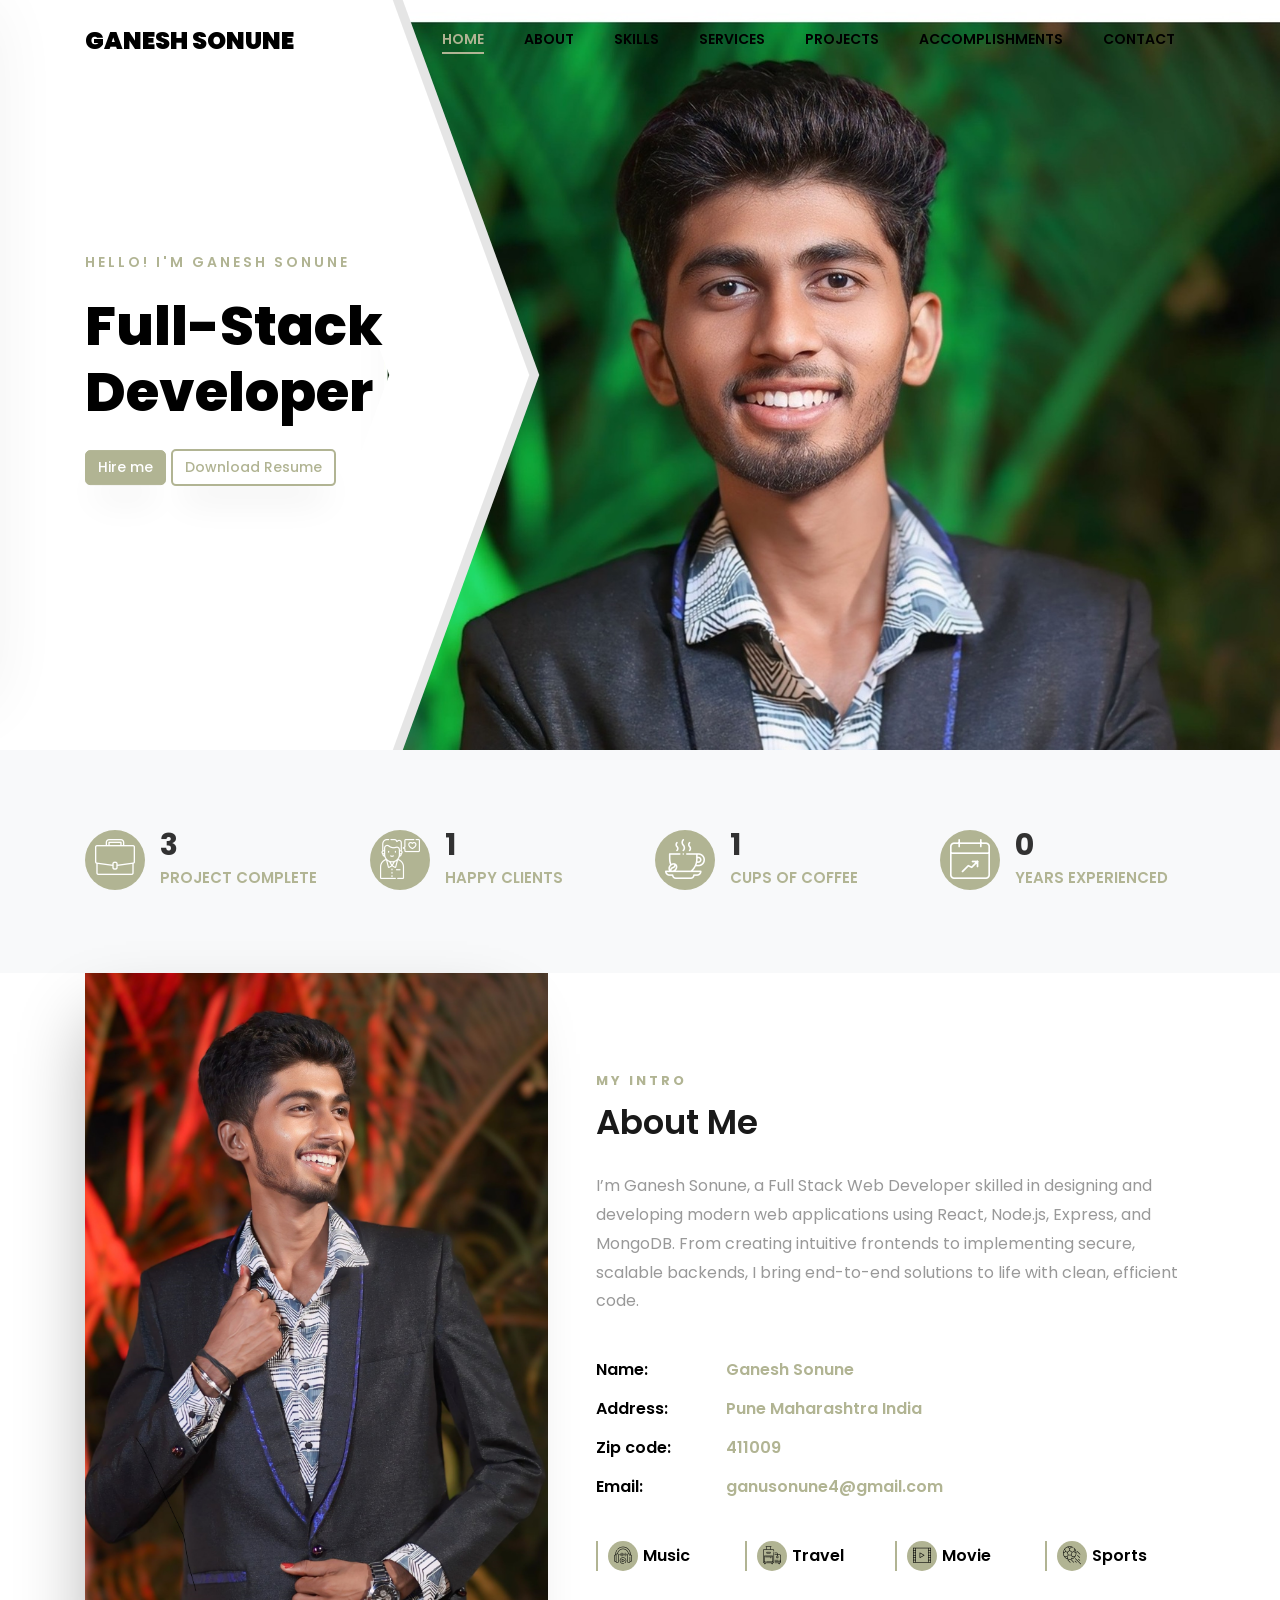
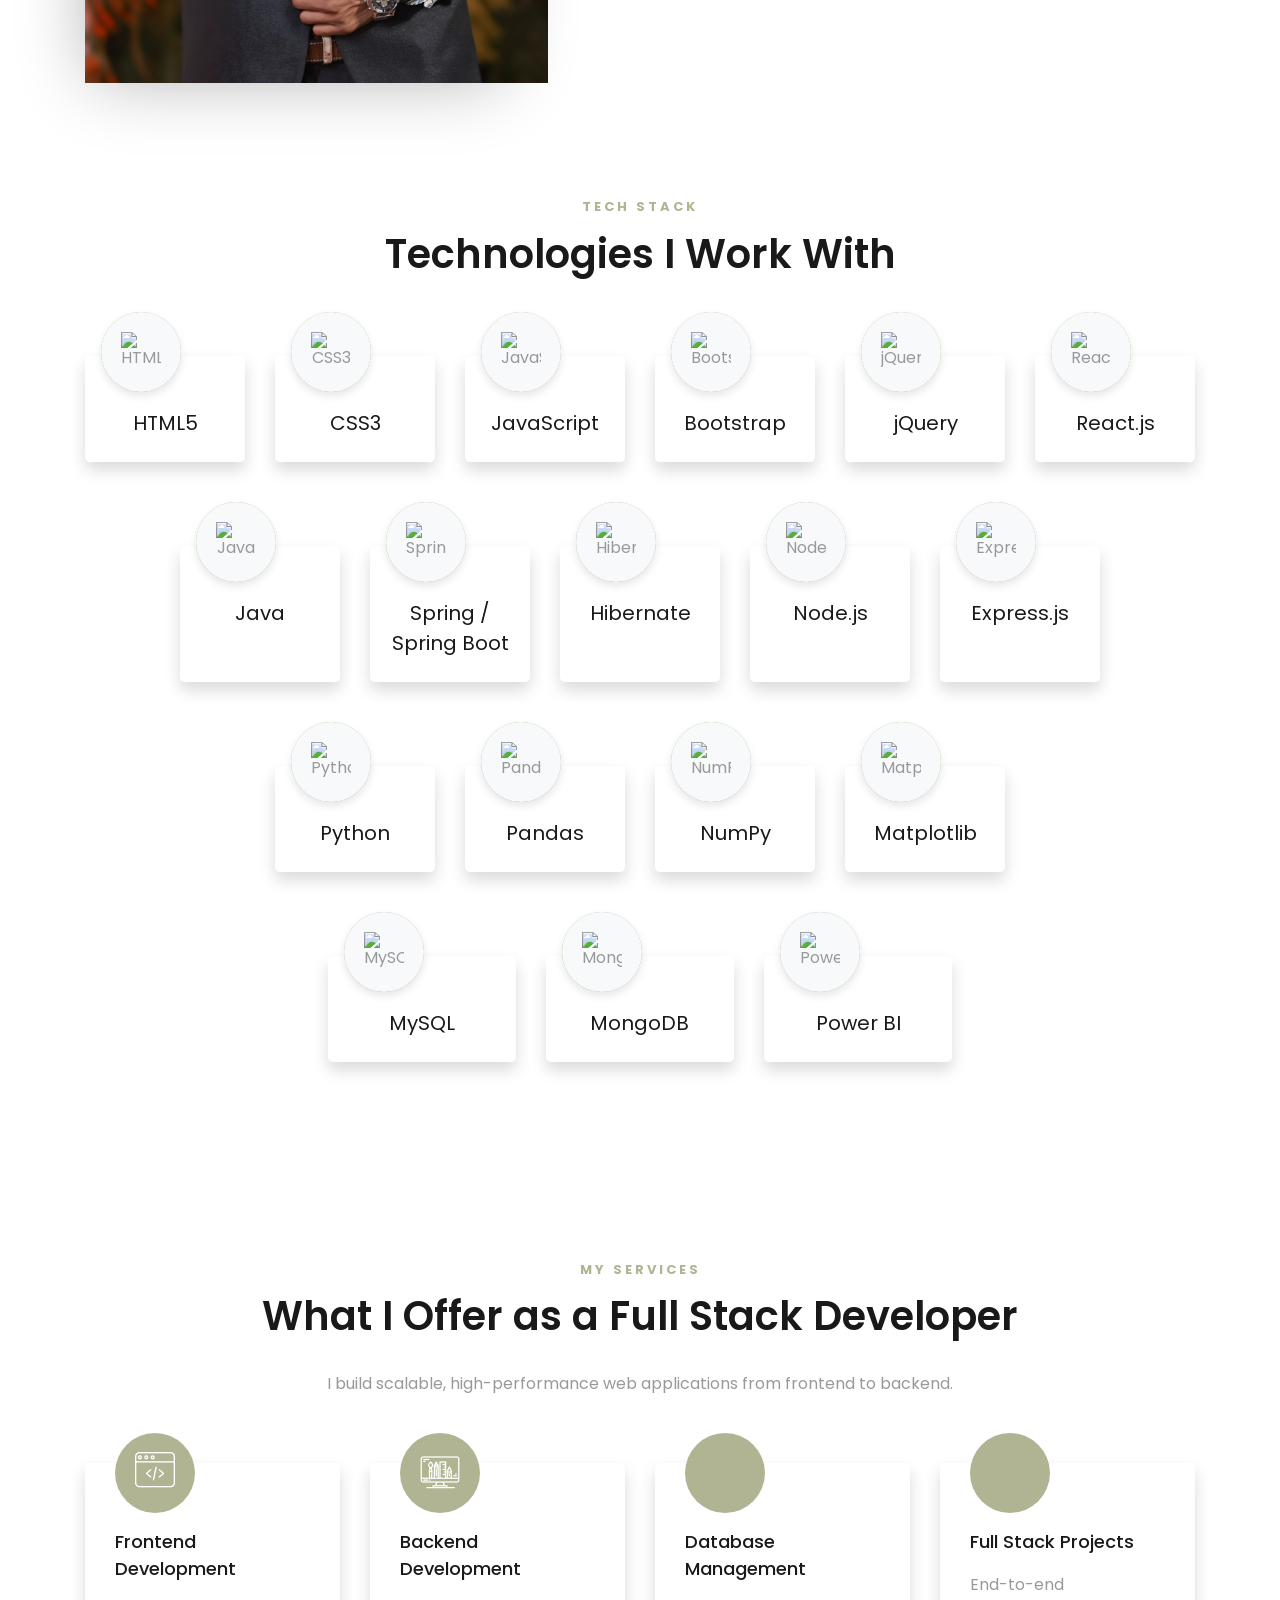
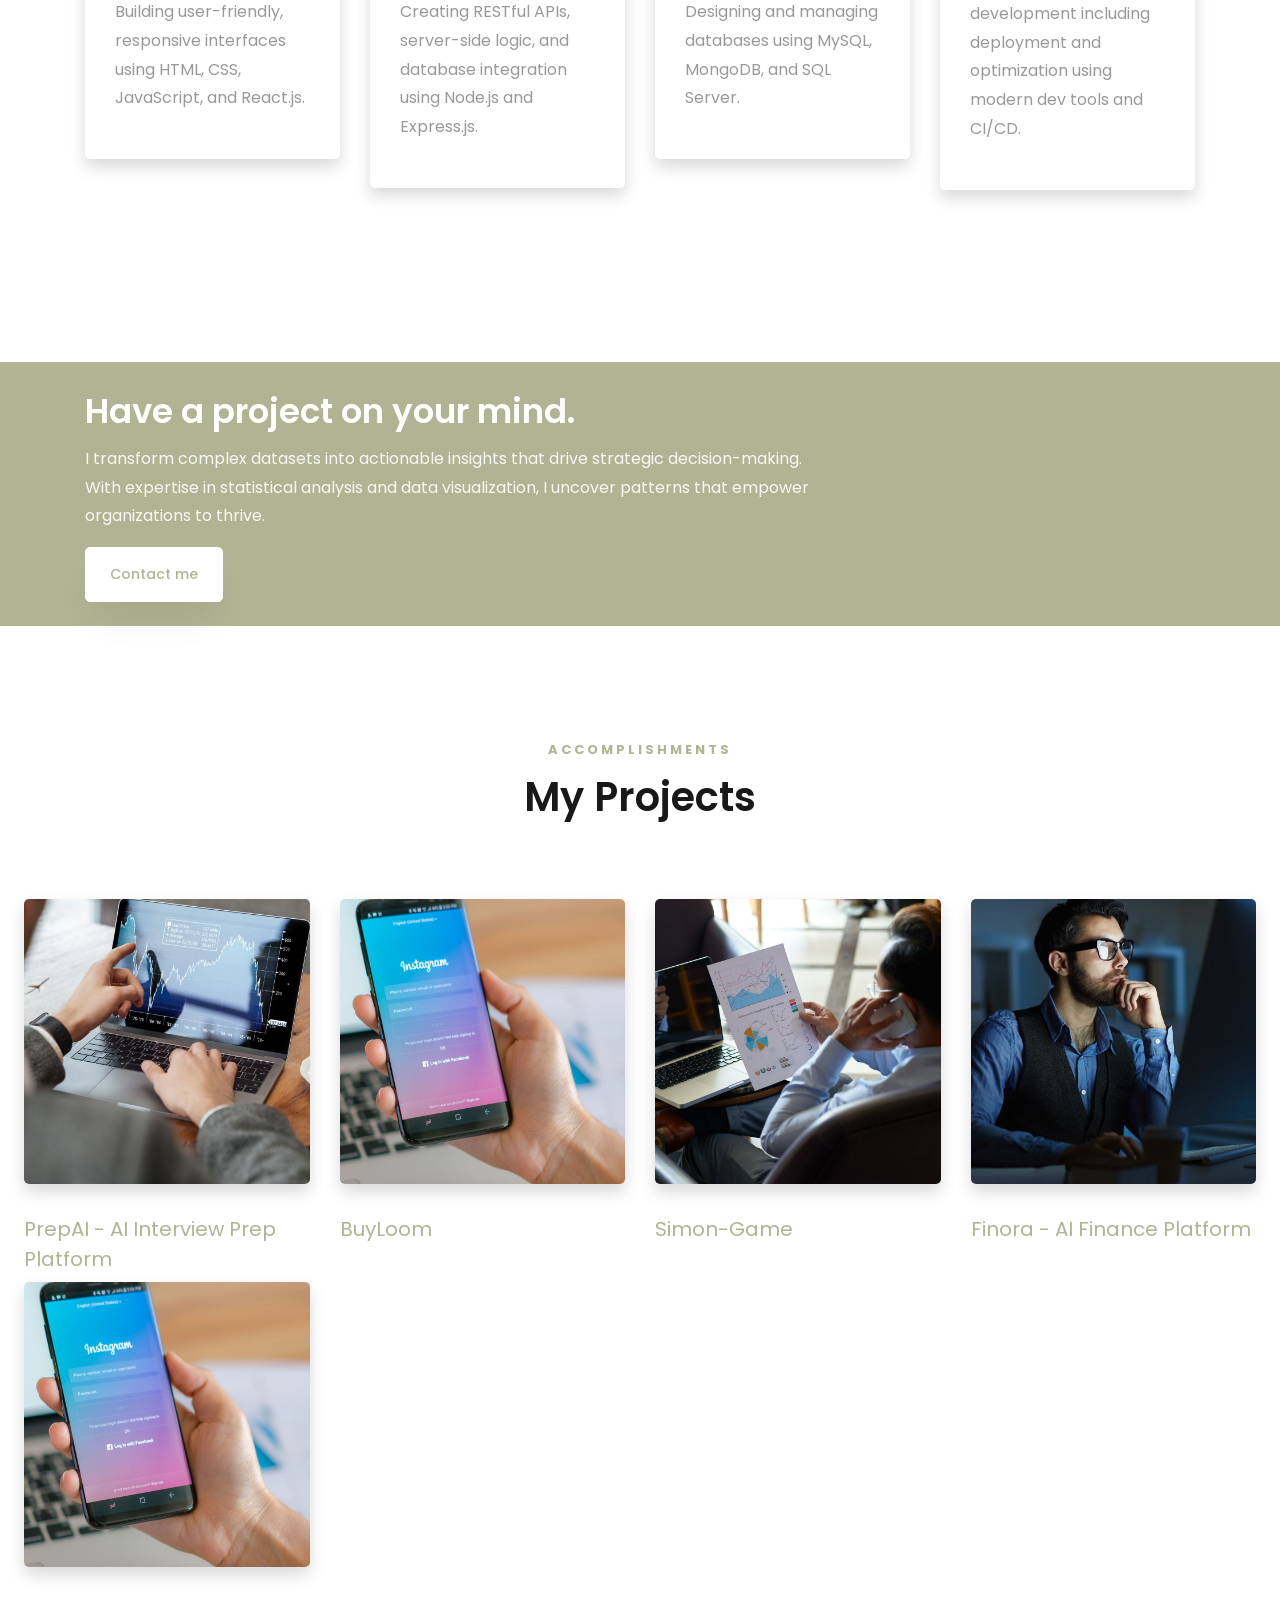
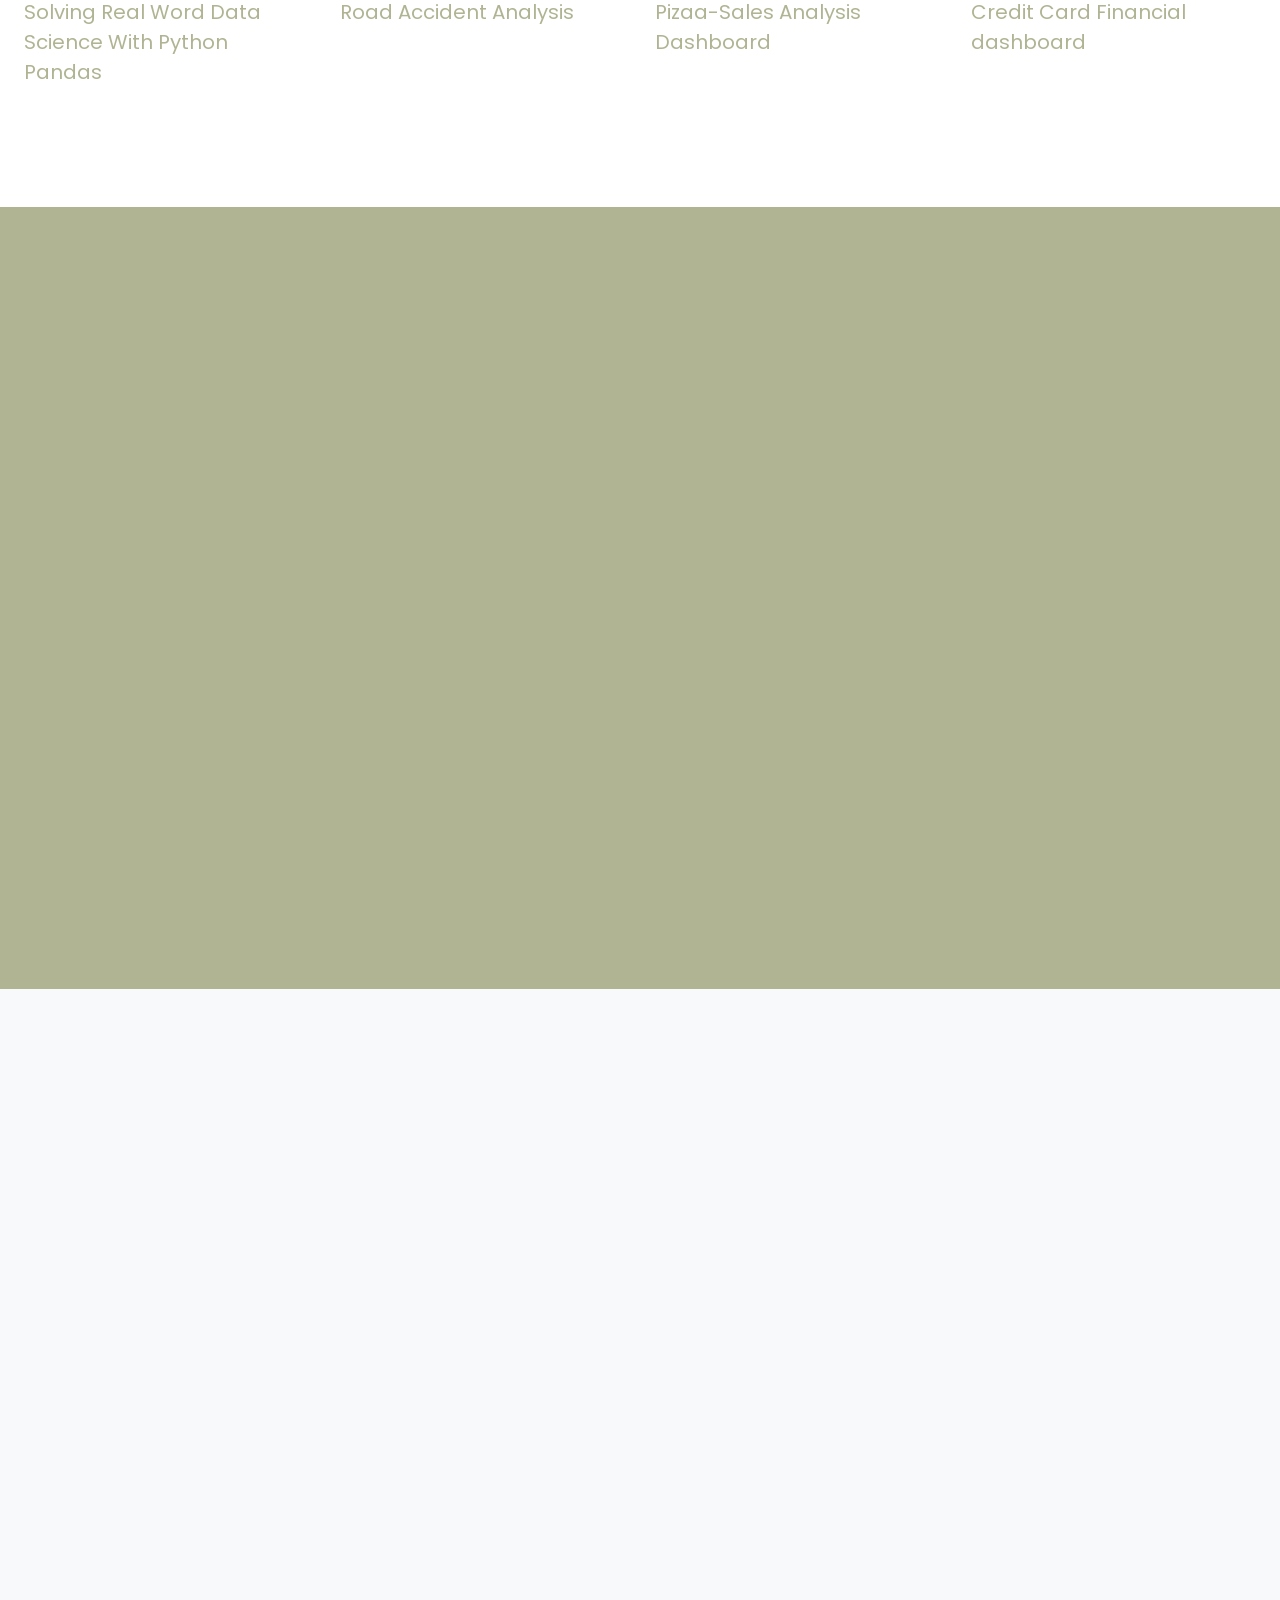
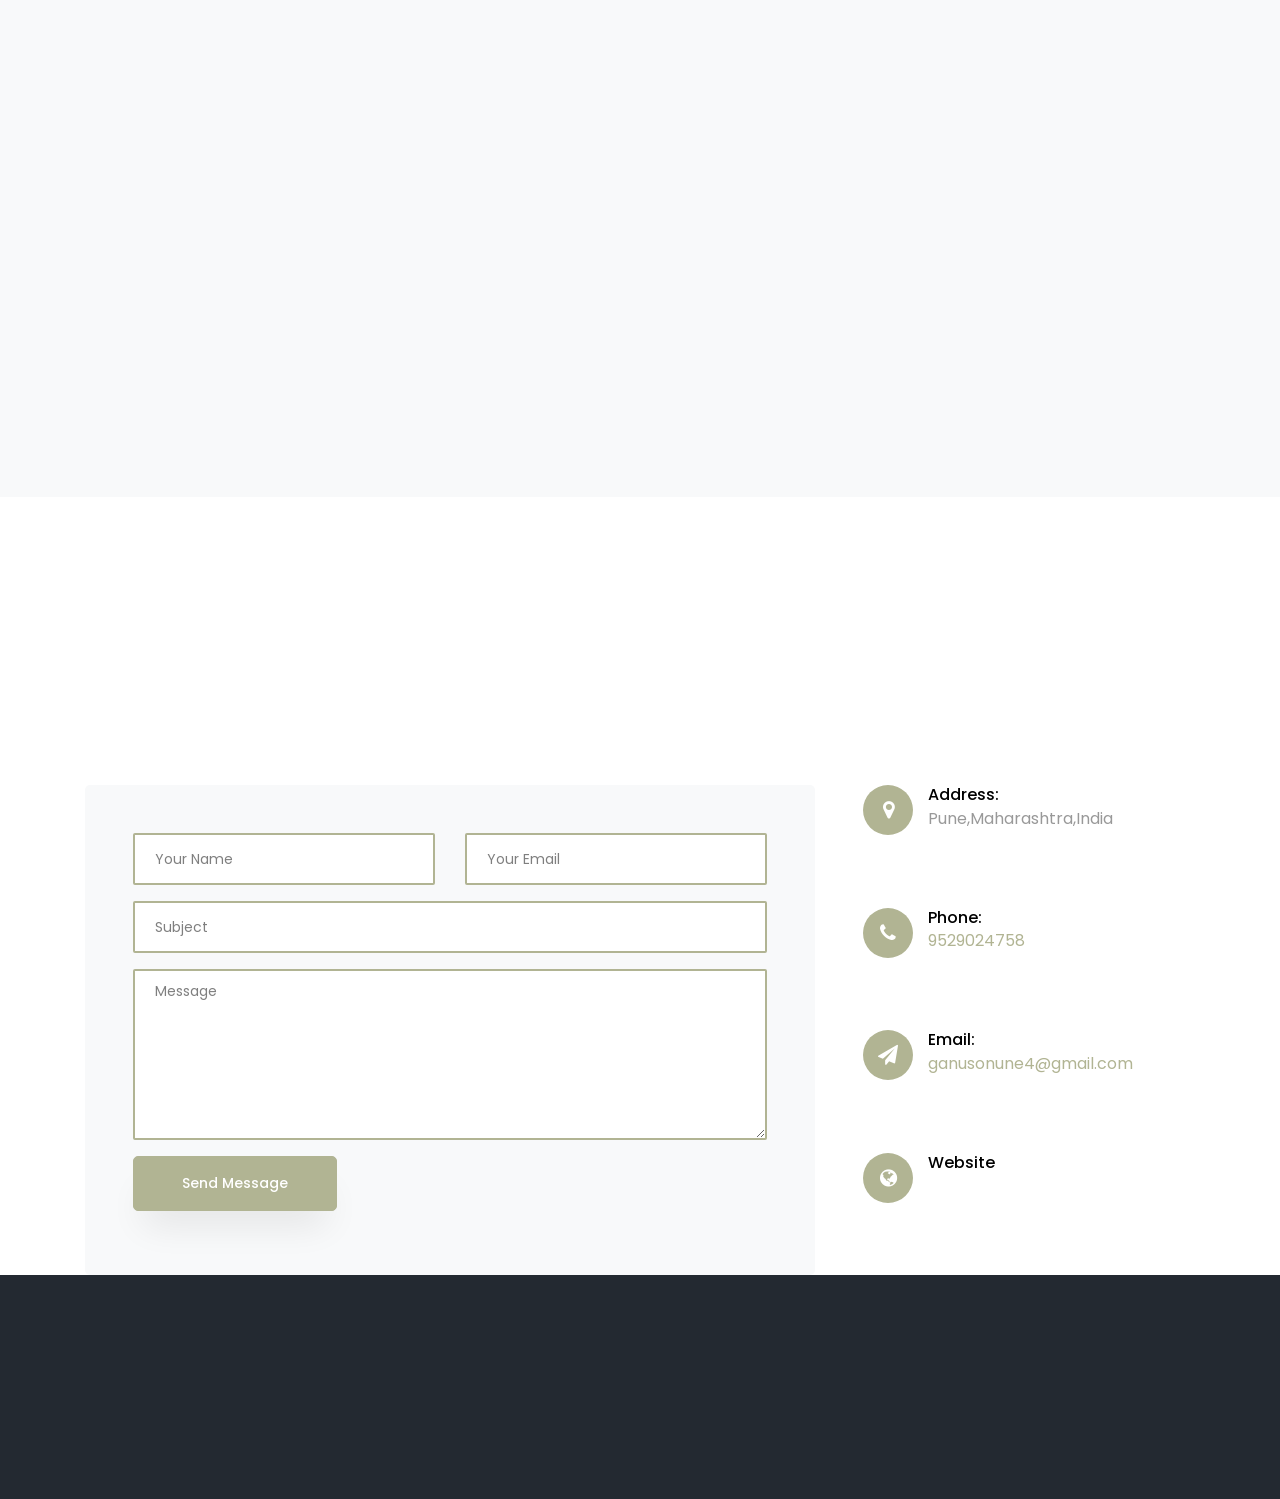
==== index.html @ 5773aa6f ""file changed"" ====
<!DOCTYPE html>

<html lang="en">

<head>
	<title>Ganesh Sonune - Full Stack Developer </title>
	<meta charset="utf-8" />
	<meta content="width=device-width, initial-scale=1, shrink-to-fit=no" name="viewport" />
	<link href="https://fonts.googleapis.com/css?family=Poppins:100,200,300,400,500,600,700,800,900" rel="stylesheet" />
	<link href="https://stackpath.bootstrapcdn.com/font-awesome/4.7.0/css/font-awesome.min.css" rel="stylesheet" />
	<link href="css/animate.css" rel="stylesheet" />
	<link href="css/owl.carousel.min.css" rel="stylesheet" />
	<link href="css/owl.theme.default.min.css" rel="stylesheet" />
	<link href="css/magnific-popup.css" rel="stylesheet" />
	<link href="css/flaticon.css" rel="stylesheet" />
	<link href="css/style.css" rel="stylesheet" />
	<style>
		.slider-item .img {
			background-attachment: scroll;
			/* Fallback for mobile */
		}

		@media (min-width: 768px) {
			.slider-item .img {
				background-attachment: fixed;
				/* Fixed background for larger screens */
			}
		}

		.tech-logo {
			width: 80px;
			height: 80px;
			border-radius: 50%;
			background: #f8f9fa;
			display: flex;
			align-items: center;
			justify-content: center;
			margin: 0 auto;
			box-shadow: 0 4px 8px rgba(0, 0, 0, 0.1);
		}

		.tech-logo img {
			width: 40px;
			height: 40px;
		}
	</style>
	<meta
		content="Portfolio of Ganesh Sonune, a Full Stack Developer &amp; Data Analyst skilled in Python, SQL, Power BI, HTML, and more."
		name="description" />
	<link href="images/favicon.ico" rel="icon" type="image/x-icon" />
</head>

<body data-offset="300" data-spy="scroll" data-target=".site-navbar-target">
	<nav class="navbar navbar-expand-lg navbar-dark ftco_navbar bg-dark ftco-navbar-light site-navbar-target"
		id="ftco-navbar">
		<div class="container">
			<a class="navbar-brand" href="index.html">Ganesh Sonune<span></span></a>
			<button aria-controls="ftco-nav" aria-expanded="false" aria-label="Toggle navigation"
				class="navbar-toggler js-fh5co-nav-toggle fh5co-nav-toggle" data-target="#ftco-nav"
				data-toggle="collapse" type="button">
				<span class="oi oi-menu"></span> Menu
			</button>
			<div class="collapse navbar-collapse" id="ftco-nav">
				<ul class="navbar-nav nav ml-auto">
					<li class="nav-item"><a class="nav-link" href="#home-section"><span>Home</span></a></li>
					<li class="nav-item"><a class="nav-link" href="#about-section"><span>About</span></a></li>
					<li class="nav-item"><a class="nav-link" href="#skills-section"><span>Skills</span></a></li>
					<li class="nav-item"><a class="nav-link" href="#services-section"><span>Services</span></a></li>
					<li class="nav-item"><a class="nav-link" href="#projects-section"><span>Projects</span></a></li>
					<li class="nav-item"><a class="nav-link" href="#blog-section"><span>Accomplishments</span></a></li>
					<li class="nav-item"><a class="nav-link" href="#contact-section"><span>Contact</span></a></li>
				</ul>
			</div>
		</div>
	</nav>
	<section class="hero" id="home-section">
		<div class="home-slider owl-carousel">
			<!-- First Slide -->
			<div class="slider-item">
				<div class="overlay"></div>
				<div class="container-fluid px-md-0">
					<div class="row d-md-flex no-gutters slider-text align-items-end justify-content-end"
						data-scrollax-parent="true">
						<!-- Image Section -->
						<div class="one-third order-md-last img" style="background-image:url(images/40.jpg);">
							<div class="overlay"></div>
							<div class="overlay-1"></div>
						</div>
						<!-- Text Content Section -->
						<div class="one-forth d-flex align-items-center ftco-animate"
							data-scrollax=" properties: { translateY: '70%' }">
							<div class="text">
								<span class="subheading">Hello! I'm Ganesh Sonune</span>
								<h1 class="mb-4 mt-3">Full-Stack <br />Developer</h1>
								<p>
									<a class="btn btn-primary" href="https://www.linkedin.com/in/ganesh-sonune/"
										target="_blank">Hire me</a>
									<a class="btn btn-primary btn-outline-primary" href="Ganesh Sonune Resume.pdf"
										target="_blank">Download Resume</a>
								</p>
							</div>
						</div>
					</div>
				</div>
			</div>
			<!-- Second Slide -->
			<div class="slider-item">
				<div class="overlay"></div>
				<div class="container-fluid px-md-0">
					<div class="row d-flex no-gutters slider-text align-items-end justify-content-end"
						data-scrollax-parent="true">
						<!-- Image Section -->
						<div class="one-third order-md-last img" style="background-image:url(images/34.jpg);">
							<div class="overlay"></div>
							<div class="overlay-1"></div>
						</div>
						<!-- Text Content Section -->
						<div class="one-forth d-flex align-items-center ftco-animate"
							data-scrollax=" properties: { translateY: '70%' }">
							<div class="text">
								<span class="subheading">I Transform Ideas into Full Stack Applications</span>
								<h1 class="mb-4 mt-3">
									Hi, I'm <span>Ganesh Sonune</span>. This is my favorite work.
								</h1>
								<p>
									<a class="btn btn-primary" href="https://www.linkedin.com/in/ganesh-sonune/"
										target="_blank">Hire me</a>
									<a class="btn btn-primary btn-outline-primary" href="Ganesh Sonune Resume.pdf"
										target="_blank">Download CV</a>
								</p>
							</div>
						</div>
					</div>
				</div>
			</div>
		</div>
	</section>
	<section class="ftco-counter img bg-light" id="section-counter">
		<div class="container">
			<div class="row">
				<div class="col-md-3 justify-content-center counter-wrap ftco-animate">
					<div class="block-18 d-flex">
						<div class="icon d-flex justify-content-center align-items-center">
							<span class="flaticon-suitcase"></span>
						</div>
						<div class="text">
							<strong class="number" data-number="10">0</strong>
							<span>Project Complete</span>
						</div>
					</div>
				</div>
				<div class="col-md-3 justify-content-center counter-wrap ftco-animate">
					<div class="block-18 d-flex">
						<div class="icon d-flex justify-content-center align-items-center">
							<span class="flaticon-loyalty"></span>
						</div>
						<div class="text">
							<strong class="number" data-number="3">0</strong>
							<span>Happy Clients</span>
						</div>
					</div>
				</div>
				<div class="col-md-3 justify-content-center counter-wrap ftco-animate">
					<div class="block-18 d-flex">
						<div class="icon d-flex justify-content-center align-items-center">
							<span class="flaticon-coffee"></span>
						</div>
						<div class="text">
							<strong class="number" data-number="5">0</strong>
							<span>Cups of coffee</span>
						</div>
					</div>
				</div>
				<div class="col-md-3 justify-content-center counter-wrap ftco-animate">
					<div class="block-18 d-flex">
						<div class="icon d-flex justify-content-center align-items-center">
							<span class="flaticon-calendar"></span>
						</div>
						<div class="text">
							<strong class="number" data-number="1">0</strong>
							<span>Years experienced</span>
						</div>
					</div>
				</div>
			</div>
		</div>
	</section>
	<section class="ftco-about ftco-section ftco-no-pt ftco-no-pb" id="about-section">
		<div class="container">
			<div class="row d-flex no-gutters">
				<div class="col-md-6 col-lg-5 d-flex">
					<div class="img-about img d-flex align-items-stretch">
						<div class="overlay"></div>
						<div class="img d-flex align-self-stretch align-items-center"
							style="background-image:url(images/31.jpg);">
						</div>
					</div>
				</div>
				<div class="col-md-6 col-lg-7 pl-md-4 pl-lg-5 py-5">
					<div class="py-md-5">
						<div class="row justify-content-start pb-3">
							<div class="col-md-12 heading-section ftco-animate">
								<span class="subheading">My Intro</span>
								<h2 class="mb-4" style="font-size: 34px; text-transform: capitalize;">About Me</h2>
								<p>I’m Ganesh Sonune, a Full Stack Web Developer skilled in designing and developing
									modern web applications using React, Node.js, Express, and MongoDB. From creating
									intuitive frontends to implementing secure, scalable backends, I bring end-to-end
									solutions to life with clean, efficient code.</p>
								<ul class="about-info mt-4 px-md-0 px-2">
									<li class="d-flex"><span>Name:</span> <span>Ganesh Sonune</span></li>
									<!--<li class="d-flex"><span>Date of birth:</span> <span> 14 March 2003</span></li> -->
									<li class="d-flex"><span>Address:</span> <span>Pune Maharashtra India</span></li>
									<li class="d-flex"><span>Zip code:</span> <span>411009</span></li>
									<li class="d-flex"><span>Email:</span> <span>ganusonune4@gmail.com</span></li>
								</ul>
							</div>
							<div class="col-md-12">
								<div class="my-interest d-lg-flex w-100">
									<div class="interest-wrap d-flex align-items-center">
										<div class="icon d-flex align-items-center justify-content-center">
											<span class="flaticon-listening"></span>
										</div>
										<div class="text">Music</div>
									</div>
									<div class="interest-wrap d-flex align-items-center">
										<div class="icon d-flex align-items-center justify-content-center">
											<span class="flaticon-suitcases"></span>
										</div>
										<div class="text">Travel</div>
									</div>
									<div class="interest-wrap d-flex align-items-center">
										<div class="icon d-flex align-items-center justify-content-center">
											<span class="flaticon-video-player"></span>
										</div>
										<div class="text">Movie</div>
									</div>
									<div class="interest-wrap d-flex align-items-center">
										<div class="icon d-flex align-items-center justify-content-center">
											<span class="flaticon-football"></span>
										</div>
										<div class="text">Sports</div>
									</div>
								</div>
							</div>
						</div>
					</div>
				</div>
			</div>
		</div>
	</section>
	<section class="ftco-section ftco-no-pb" id="tech-stack-section">
		<div class="container">
			<div class="row justify-content-center pb-5">
				<div class="col-md-12 heading-section text-center ftco-animate">
					<span class="subheading">Tech Stack</span>
					<h2 class="mb-4">Technologies I Work With</h2>
				</div>
			</div>

			<!-- Frontend -->
			<div class="row justify-content-center mb-4">
				<!-- <h4 class="text-center w-100 mb-3">Frontend</h4> -->

				<div class="col-md-2 d-flex align-items-stretch ftco-animate">
					<div class="media block-6 services d-block bg-white rounded-lg shadow text-center p-3 w-100">
						<div class="icon mb-3">
							<div class="tech-logo">
								<img src="https://cdn.jsdelivr.net/gh/devicons/devicon/icons/html5/html5-original.svg"
									alt="HTML5" />
							</div>
						</div>
						<h5 class="heading">HTML5</h5>
					</div>
				</div>

				<div class="col-md-2 d-flex align-items-stretch ftco-animate">
					<div class="media block-6 services d-block bg-white rounded-lg shadow text-center p-3 w-100">
						<div class="icon mb-3">
							<div class="tech-logo">
								<img src="https://cdn.jsdelivr.net/gh/devicons/devicon/icons/css3/css3-original.svg"
									alt="CSS3" />
							</div>
						</div>
						<h5 class="heading">CSS3</h5>
					</div>
				</div>

				<div class="col-md-2 d-flex align-items-stretch ftco-animate">
					<div class="media block-6 services d-block bg-white rounded-lg shadow text-center p-3 w-100">
						<div class="icon mb-3">
							<div class="tech-logo">
								<img src="https://cdn.jsdelivr.net/gh/devicons/devicon/icons/javascript/javascript-original.svg"
									alt="JavaScript" />
							</div>
						</div>
						<h5 class="heading">JavaScript</h5>
					</div>
				</div>

				<div class="col-md-2 d-flex align-items-stretch ftco-animate">
					<div class="media block-6 services d-block bg-white rounded-lg shadow text-center p-3 w-100">
						<div class="icon mb-3">
							<div class="tech-logo">
								<img src="https://cdn.jsdelivr.net/gh/devicons/devicon/icons/bootstrap/bootstrap-original.svg"
									alt="Bootstrap" />
							</div>
						</div>
						<h5 class="heading">Bootstrap</h5>
					</div>
				</div>

				<div class="col-md-2 d-flex align-items-stretch ftco-animate">
					<div class="media block-6 services d-block bg-white rounded-lg shadow text-center p-3 w-100">
						<div class="icon mb-3">
							<div class="tech-logo">
								<img src="https://cdn.jsdelivr.net/gh/devicons/devicon/icons/jquery/jquery-original.svg"
									alt="jQuery" />
							</div>
						</div>
						<h5 class="heading">jQuery</h5>
					</div>
				</div>

				<div class="col-md-2 d-flex align-items-stretch ftco-animate">
					<div class="media block-6 services d-block bg-white rounded-lg shadow text-center p-3 w-100">
						<div class="icon mb-3">
							<div class="tech-logo">
								<img src="https://cdn.jsdelivr.net/gh/devicons/devicon/icons/react/react-original.svg"
									alt="React" />
							</div>
						</div>
						<h5 class="heading">React.js</h5>
					</div>
				</div>
			</div>

			<!-- Backend -->
			<div class="row justify-content-center mb-4">
				<!-- <h4 class="text-center w-100 mb-3">Backend</h4> -->

				<div class="col-md-2 d-flex align-items-stretch ftco-animate">
					<div class="media block-6 services d-block bg-white rounded-lg shadow text-center p-3 w-100">
						<div class="icon mb-3">
							<div class="tech-logo">
								<img src="https://cdn.jsdelivr.net/gh/devicons/devicon/icons/java/java-original.svg"
									alt="Java" />
							</div>
						</div>
						<h5 class="heading">Java</h5>
					</div>
				</div>

				<div class="col-md-2 d-flex align-items-stretch ftco-animate">
					<div class="media block-6 services d-block bg-white rounded-lg shadow text-center p-3 w-100">
						<div class="icon mb-3">
							<div class="tech-logo">
								<img src="https://cdn.jsdelivr.net/gh/devicons/devicon/icons/spring/spring-original.svg"
									alt="Spring" />
							</div>
						</div>
						<h5 class="heading">Spring / Spring Boot</h5>
					</div>
				</div>

				<div class="col-md-2 d-flex align-items-stretch ftco-animate">
					<div class="media block-6 services d-block bg-white rounded-lg shadow text-center p-3 w-100">
						<div class="icon mb-3">
							<div class="tech-logo">
								<img src="https://cdn.jsdelivr.net/gh/devicons/devicon/icons/hibernate/hibernate-original.svg"
									alt="Hibernate" />
							</div>
						</div>
						<h5 class="heading">Hibernate</h5>
					</div>
				</div>

				<div class="col-md-2 d-flex align-items-stretch ftco-animate">
					<div class="media block-6 services d-block bg-white rounded-lg shadow text-center p-3 w-100">
						<div class="icon mb-3">
							<div class="tech-logo">
								<img src="https://cdn.jsdelivr.net/gh/devicons/devicon/icons/nodejs/nodejs-original.svg"
									alt="Node.js" />
							</div>
						</div>
						<h5 class="heading">Node.js</h5>
					</div>
				</div>

				<div class="col-md-2 d-flex align-items-stretch ftco-animate">
					<div class="media block-6 services d-block bg-white rounded-lg shadow text-center p-3 w-100">
						<div class="icon mb-3">
							<div class="tech-logo">
								<img src="https://cdn.jsdelivr.net/gh/devicons/devicon/icons/express/express-original.svg"
									alt="Express.js" />
							</div>
						</div>
						<h5 class="heading">Express.js</h5>
					</div>
				</div>
			</div>

			<!-- Programming & Data -->
			<div class="row justify-content-center mb-4">
				<!-- <h4 class="text-center w-100 mb-3">Programming & Data</h4> -->

				<div class="col-md-2 d-flex align-items-stretch ftco-animate">
					<div class="media block-6 services d-block bg-white rounded-lg shadow text-center p-3 w-100">
						<div class="icon mb-3">
							<div class="tech-logo">
								<img src="https://cdn.jsdelivr.net/gh/devicons/devicon/icons/python/python-original.svg"
									alt="Python" />
							</div>
						</div>
						<h5 class="heading">Python</h5>
					</div>
				</div>

				<div class="col-md-2 d-flex align-items-stretch ftco-animate">
					<div class="media block-6 services d-block bg-white rounded-lg shadow text-center p-3 w-100">
						<div class="icon mb-3">
							<div class="tech-logo">
								<img src="https://cdn.jsdelivr.net/gh/devicons/devicon/icons/pandas/pandas-original.svg"
									alt="Pandas" />
							</div>
						</div>
						<h5 class="heading">Pandas</h5>
					</div>
				</div>

				<div class="col-md-2 d-flex align-items-stretch ftco-animate">
					<div class="media block-6 services d-block bg-white rounded-lg shadow text-center p-3 w-100">
						<div class="icon mb-3">
							<div class="tech-logo">
								<img src="https://cdn.jsdelivr.net/gh/devicons/devicon/icons/numpy/numpy-original.svg"
									alt="NumPy" />
							</div>
						</div>
						<h5 class="heading">NumPy</h5>
					</div>
				</div>

				<div class="col-md-2 d-flex align-items-stretch ftco-animate">
					<div class="media block-6 services d-block bg-white rounded-lg shadow text-center p-3 w-100">
						<div class="icon mb-3">
							<div class="tech-logo">
								<img src="https://upload.wikimedia.org/wikipedia/commons/8/84/Matplotlib_icon.svg"
									alt="Matplotlib" />
							</div>
						</div>
						<h5 class="heading">Matplotlib</h5>
					</div>
				</div>
			</div>
		</div>
	</section>

	<!-- Database -->
	<div class="row justify-content-center mb-4">
		<!-- <h4 class="text-center w-100 mb-3">Database</h4> -->

		<div class="col-md-2 d-flex align-items-stretch ftco-animate">
			<div class="media block-6 services d-block bg-white rounded-lg shadow text-center p-3 w-100">
				<div class="icon mb-3">
					<div class="tech-logo">
						<img src="https://cdn.jsdelivr.net/gh/devicons/devicon/icons/mysql/mysql-original.svg"
							alt="MySQL" />
					</div>
				</div>
				<h5 class="heading">MySQL</h5>
			</div>
		</div>

		<div class="col-md-2 d-flex align-items-stretch ftco-animate">
			<div class="media block-6 services d-block bg-white rounded-lg shadow text-center p-3 w-100">
				<div class="icon mb-3">
					<div class="tech-logo">
						<img src="https://cdn.jsdelivr.net/gh/devicons/devicon/icons/mongodb/mongodb-original.svg"
							alt="MongoDB" />
					</div>
				</div>
				<h5 class="heading">MongoDB</h5>
			</div>
		</div>

		<div class="col-md-2 d-flex align-items-stretch ftco-animate">
			<div class="media block-6 services d-block bg-white rounded-lg shadow text-center p-3 w-100">
				<div class="icon mb-3">
					<div class="tech-logo">
						<img src="https://cdn.jsdelivr.net/gh/devicons/devicon/icons/powerbi/powerbi-plain.svg"
							alt="Power BI" />
					</div>
				</div>
				<h5 class="heading">Power BI</h5>
			</div>
		</div>
	</div>




	</section>
	<section class="ftco-section" id="services-section">
		<div class="container">
			<div class="row justify-content-center">
				<div class="col-md-12 heading-section text-center ftco-animate mb-5">
					<span class="subheading">My Services</span>
					<h2 class="mb-4">What I Offer as a Full Stack Developer</h2>
					<p>I build scalable, high-performance web applications from frontend to backend.</p>
				</div>
			</div>
			<div class="row">
				<div class="col-md-6 col-lg-3">
					<div class="media block-6 services d-block bg-white rounded-lg shadow ftco-animate">
						<div class="icon d-flex align-items-center justify-content-center"><span
								class="flaticon-web-programming"></span></div>
						<div class="media-body">
							<h3 class="heading mb-3">Frontend Development</h3>
							<p>Building user-friendly, responsive interfaces using HTML, CSS, JavaScript, and React.js.
							</p>
						</div>
					</div>
				</div>
				<div class="col-md-6 col-lg-3">
					<div class="media block-6 services d-block bg-white rounded-lg shadow ftco-animate">
						<div class="icon d-flex align-items-center justify-content-center"><span
								class="flaticon-computer"></span></div>
						<div class="media-body">
							<h3 class="heading mb-3">Backend Development</h3>
							<p>Creating RESTful APIs, server-side logic, and database integration using Node.js and
								Express.js.</p>
						</div>
					</div>
				</div>
				<div class="col-md-6 col-lg-3">
					<div class="media block-6 services d-block bg-white rounded-lg shadow ftco-animate">
						<div class="icon d-flex align-items-center justify-content-center"><span
								class="flaticon-database"></span></div>
						<div class="media-body">
							<h3 class="heading mb-3">Database Management</h3>
							<p>Designing and managing databases using MySQL, MongoDB, and SQL Server.</p>
						</div>
					</div>
				</div>
				<div class="col-md-6 col-lg-3">
					<div class="media block-6 services d-block bg-white rounded-lg shadow ftco-animate">
						<div class="icon d-flex align-items-center justify-content-center"><span
								class="flaticon-settings"></span></div>
						<div class="media-body">
							<h3 class="heading mb-3">Full Stack Projects</h3>
							<p>End-to-end development including deployment and optimization using modern dev tools and
								CI/CD.</p>
						</div>
					</div>
				</div>
			</div>
		</div>
	</section>
	<section class="ftco-hireme">
		<div class="container">
			<div class="row justify-content-between">
				<div class="col-md-8 col-lg-8 d-flex align-items-center">
					<div class="w-100 py-4">
						<h2>Have a project on your mind.</h2>
						<p>I transform complex datasets into actionable insights that drive strategic decision-making.
							With expertise in statistical analysis and data visualization, I uncover patterns that
							empower organizations to thrive.</p>
						<p class="mb-0"><a class="btn btn-white py-3 px-4" href="#">Contact me</a></p>
					</div>
				</div>
				<div class="col-md-4 col-lg-4 d-flex align-items-end">
					<img alt="" class="img-fluid" src="" />
				</div>
			</div>
		</div>
	</section>
	<section class="ftco-section ftco-project" id="projects-section">
		<div class="container-fluid px-md-4">
			<div class="row justify-content-center pb-5">
				<div class="col-md-12 heading-section text-center ftco-animate">
					<span class="subheading">Accomplishments</span>
					<h2 class="mb-4">My Projects</h2>
					<p></p>
				</div>
			</div>
			<div class="row">
				<div class="col-md-3">
					<div class="project img shadow ftco-animate d-flex justify-content-center align-items-center"
						style="background-image: url(images/work-1.jpg);">
						<div class="overlay"></div>
						<div class="text text-center p-4">
							<h3><a href="https://github.com/Ganesh-Sonune/PrepAI-AI-Powered-Interview-Prep-Platform">PrepAI - AI Interview Prep Platform</a></h3>
							<span></span>
						</div>
					</div>
					<h5><a href="https://github.com/Ganesh-Sonune/PrepAI-AI-Powered-Interview-Prep-Platform">PrepAI - AI Interview Prep Platform</a></h5>
				</div>

				<div class="col-md-3">
					<div class="project img shadow ftco-animate d-flex justify-content-center align-items-center" style="background-image: url(images/work-5.jpg);">
						<div class="overlay"></div>
						<div class="text text-center p-4">
							<h3><a href="https://github.com/Ganesh-Sonune/BuyLoom">BuyLoom</a></h3>
						</div>
					</div>
					<h5><a href="https://github.com/Ganesh-Sonune/BuyLoom">BuyLoom</a></h5>
				</div>

				<div class="col-md-3">
					<div class="project img shadow ftco-animate d-flex justify-content-center align-items-center"
						style="background-image: url(images/work-3.jpg);">
						<div class="overlay"></div>
						<div class="text text-center p-4">
							<h3><a href="https://github.com/Ganesh-Sonune/Simon_Game">Simon-Game</a></h3>	
						</div>
					</div>
					<h5><a href="https://github.com/Ganesh-Sonune/Simon_Game">Simon-Game</a></h5>
				</div>

				<div class="col-md-3">
					<div class="project img shadow ftco-animate d-flex justify-content-center align-items-center"
						style="background-image: url(images/work-4.jpg);">
						<div class="overlay"></div>
						<div class="text text-center p-4">
							<h3><a href="https://github.com/Ganesh-Sonune/Finora---AI-Finance-Platform">Finora - AI Finance Platform</a></h3>							
						</div>
					</div>
					<h5><a href="https://github.com/Ganesh-Sonune/Finora---AI-Finance-Platform">Finora - AI Finance Platform</a></h5>				
				</div>

				<div class="col-md-3">
					<div class="project img shadow ftco-animate d-flex justify-content-center align-items-center" style="background-image: url(images/work-5.jpg);">
						<div class="overlay"></div>
						<div class="text text-center p-4">
							<h3><a href="https://github.com/Ganesh-Sonune/Solving-Real-Word-Data-Science-With-Python-Pandas">Solving Real Word Data Science With Python Pandas</a></h3>
						</div>
					</div>
					<h5><a href="https://github.com/Ganesh-Sonune/Solving-Real-Word-Data-Science-With-Python-Pandas">Solving Real Word Data Science With Python Pandas</a></h5>
				</div>

				<div class="col-md-3">
					<div class="project img shadow ftco-animate d-flex justify-content-center align-items-center" style="background-image: url(images/work-6.jpg);">
						<div class="overlay"></div>
						<div class="text text-center p-4">
							<h3><a href="https://github.com/Ganesh-Sonune/Road-Accident-Analysis">Road Accident Analysis</a></h3>							
						</div>
					</div>
					<h5><a href="https://github.com/Ganesh-Sonune/Road-Accident-Analysis">Road Accident Analysis</a></h5>
				</div>

				<div class="col-md-3">
					<div class="project img shadow ftco-animate d-flex justify-content-center align-items-center" style="background-image: url(images/work-7.jpg);">
						<div class="overlay"></div>
						<div class="text text-center p-4">
							<h3><a href="https://github.com/Ganesh-Sonune/Pizaa-Sales">Pizaa-Sales Analysis Dashboard</a></h3>						
						</div>
					</div>
					<h5><a href="https://github.com/Ganesh-Sonune/Pizaa-Sales">Pizaa-Sales Analysis Dashboard</a></h5>
				</div>

				<div class="col-md-3">
					<div class="project img shadow ftco-animate d-flex justify-content-center align-items-center" style="background-image: url(images/work-8.jpg);">
						<div class="overlay"></div>
						<div class="text text-center p-4">
							<h3><a href="https://github.com/Ganesh-Sonune/Credit_Card_Financial_dashboard">Credit Card Financial dashboard</a></h3>						
						</div>
					</div>
					<h5><a href="https://github.com/Ganesh-Sonune/Credit_Card_Financial_dashboard">Credit Card Financial dashboard</a></h5>
				</div>
				
			</div>
		</div>
	</section>

	<section class="ftco-section testimony-section bg-primary">
		<div class="container">
			<div class="row justify-content-center pb-5">
				<div class="col-md-12 heading-section heading-section-white text-center ftco-animate">
					<span class="subheading">CERTIFICATION</span>
					<h2 class="mb-4">I Am Certified In</h2>
					<p></p>
				</div>
			</div>
			<div class="row ftco-animate">
				<div class="col-md-12">
					<div class="carousel-testimony owl-carousel">
						<div class="item">
							<div class="testimony-wrap py-4">
								<div class="text">
									<img alt="" src="certificate/google-analytics.png" />
									<a
										href="https://skillshop.credential.net/d9eb64cd-6fcc-4c0b-ba3e-15dcf7029c8e#gs.encxhm">Google
										Analytics Certification</a>
								</div>
							</div>
						</div>
						<div class="item">
							<div class="testimony-wrap py-4">
								<div class="text">
									<img alt="" src="certificate/Microsoft.png" />
									<a
										href="https://www.linkedin.com/learning/certificates/db822a47bf23fa6919ff89e6b0128fe90fa36b3a6db9700b4724e1cf9f2e02bf?trk=share_certificate">Microsoft
										Certificate of Completion</a>
								</div>
							</div>
						</div>
						<div class="item">
							<div class="testimony-wrap py-4">
								<div class="text">
									<img alt="" src="certificate/Tata.png" />
									<a
										href="https://forage-uploads-prod.s3.amazonaws.com/completion-certificates/Tata/MyXvBcppsW2FkNYCX_Tata%20Group_brFncEM2g8CNCDZ54_1724695976390_completion_certificate.pdf">Tata
										Certificate of Completion</a>
								</div>
							</div>
						</div>
						<div class="item">
							<div class="testimony-wrap py-4">
								<div class="text">
									<img alt="" src="certificate/Accenture.png" />
									<a
										href="https://forage-uploads-prod.s3.amazonaws.com/completion-certificates/Accenture%20North%20America/hzmoNKtzvAzXsEqx8_Accenture%20North%20America_brFncEM2g8CNCDZ54_1724582255557_completion_certificate.pdf">Accenture
										Certificate of Completion</a>
								</div>
							</div>
						</div>
						<div class="item">
							<div class="testimony-wrap py-4">
								<div class="text">
									<img alt="" src="certificate/Excel.png" />
									<a
										href="https://forage-uploads-prod.s3.amazonaws.com/completion-certificates/JPMorgan%20Chase%20Corporate/XiuvjcwqWRqH9oy38_JPMorgan%20Chase%20&amp;%20Co._brFncEM2g8CNCDZ54_1724580386984_completion_certificate.pdf">JPMorgan
										Chase &amp; CO. Certificate</a>
								</div>
							</div>
						</div>
						<div class="item">
							<div class="testimony-wrap py-4">
								<div class="text">
									<img alt="" src="certificate/SQL.png" />
									<a href="">SQL Certificate of Completion</a>
								</div>
							</div>
						</div>
						<div class="item">
							<div class="testimony-wrap py-4">
								<div class="text">
									<img alt="" src="certificate/python.png" />
									<a href="">Certificate of Completion</a>
								</div>
							</div>
						</div>
						<div class="item">
							<div class="testimony-wrap py-4">
								<div class="text">
									<img alt="" src="certificate/power.png" />
									<a href="">Certificate of Training</a>
								</div>
							</div>
						</div>


	</section>
	<section class="ftco-section bg-light" id="blog-section">
		<div class="container">
			<div class="row justify-content-center mb-5 pb-5">
				<div class="col-md-7 heading-section text-center ftco-animate">
					<span class="subheading">ACCOMPLISHMENTS</span>
					<h2 class="mb-4">Extracurricular Activities </h2>
					<p></p>
				</div>
			</div>
			<div class="row d-flex">
				<div class="col-md-4 d-flex ftco-animate">
					<div class="blog-entry justify-content-end">
						<a class="block-20" href="single.html" style="background-image: url(images/100.png);">
						</a>
						<div class="text mt-3 float-right d-block">
							<div class="d-flex align-items-center mb-3 meta">
								<p class="mb-0">
									
									<a class="mr-2" href="#"></a>
									<a class="meta-chat" href="#"><span class="icon-chat"></span> </a>
								</p>
							</div>
							<h3 class="heading">Cultural Secratory</h3>
							<p>Computer Enginerring Student Association(CESA),Government College of Enginerring Yavatmal
							</p>
						</div>
					</div>
				</div>
				<div class="col-md-4 d-flex ftco-animate">
					<div class="blog-entry justify-content-end">
						<a class="block-20" href="single.html" style="background-image: url(images/789.jpg);">
						</a>
						<div class="text mt-3 float-right d-block">
							<div class="d-flex align-items-center mb-3 meta">
								<p class="mb-0">
									
									<a class="mr-2" href="#"></a>
									<a class="meta-chat" href="#"><span class="icon-chat"></span></a>
								</p>
							</div>
							<h3 class="heading"><a href="">Organizer of Blood Donation Camp</a></h3>
							<p>Organized a blood donation camp at Government College of Engineering, Yavatmal, in
								collaboration with Shri Vasantrao Naik Government Medical College &amp; Hospital,
								Yavatmal. Successfully contributed to collecting 60 units of blood, promoting health
								awareness and community welfare.

							</p>
						</div>
					</div>
				</div>
				<div class="col-md-4 d-flex ftco-animate">
					<div class="blog-entry">
						<a href="single.html" class="block-20" style="background-image: url('images/image_3.jpg');">
						</a>
						<div class="text mt-3 float-right d-block">
							<div class="d-flex align-items-center mb-3 meta">
								<p class="mb-0">
									<span class="mr-2">July 03, 2020</span>
									<a href="#" class="mr-2">Admin</a>
									<a href="#" class="meta-chat"><span class="icon-chat"></span> 3</a>
								</p>
							</div>
							<h3 class="heading"><a href="">Why Lead Generation is Key for Business Growth</a></h3>
							<p>A small river named Duden flows by their place and supplies it with the necessary regelialia.</p>
						</div>
					</div>
				</div> 
			</div>
		</div>
	</section>
	<section class="ftco-section contact-section ftco-no-pb" id="contact-section">
		<div class="container">
			<div class="row justify-content-center mb-5 pb-3">
				<div class="col-md-7 heading-section text-center ftco-animate">
					<span class="subheading">Contact us</span>
					<h2 class="mb-4">Have a Project?</h2>
					<p></p>
				</div>
			</div>
			<div class="row block-9">
				<div class="col-md-8">
					<form id="contactForm" class="bg-light p-4 p-md-5 contact-form">
						<div class="row">
							<div class="col-md-6">
								<div class="form-group">
									<input class="form-control" type="text" placeholder="Your Name" name="user_name"
										required />
								</div>
							</div>
							<div class="col-md-6">
								<div class="form-group">
									<input class="form-control" type="email" placeholder="Your Email" name="user_email"
										required />
								</div>
							</div>
							<div class="col-md-12">
								<div class="form-group">
									<input class="form-control" type="text" placeholder="Subject" name="subject"
										required />
								</div>
							</div>
							<div class="col-md-12">
								<div class="form-group">
									<textarea class="form-control" cols="30" rows="7" placeholder="Message"
										name="message" required></textarea>
								</div>
							</div>
							<div class="col-md-12">
								<div class="form-group">
									<input class="btn btn-primary py-3 px-5" type="submit" value="Send Message" />
								</div>
							</div>
						</div>
					</form>

				</div>
				<div class="col-md-4 d-flex pl-md-5">
					<div class="row">
						<div class="dbox w-100 d-flex">
							<div class="icon d-flex align-items-center justify-content-center">
								<span class="fa fa-map-marker"></span>
							</div>
							<div class="text">
								<p><span>Address:</span> Pune,Maharashtra,India</p>
							</div>
						</div>
						<div class="dbox w-100 d-flex">
							<div class="icon d-flex align-items-center justify-content-center">
								<span class="fa fa-phone"></span>
							</div>
							<div class="text">
								<p><span>Phone:</span> <a href="tel://1234567920">9529024758</a></p>
							</div>
						</div>
						<div class="dbox w-100 d-flex">
							<div class="icon d-flex align-items-center justify-content-center">
								<span class="fa fa-paper-plane"></span>
							</div>
							<div class="text">
								<p><span>Email:</span> <a href="mailto:info@yoursite.com">ganusonune4@gmail.com</a></p>
							</div>
						</div>
						<div class="dbox w-100 d-flex">
							<div class="icon d-flex align-items-center justify-content-center">
								<span class="fa fa-globe"></span>
							</div>
							<div class="text">
								<p><span>Website</span> <a href="https://ganesh-sonune.netlify.app/"></a></p>
							</div>
						</div>
					</div>
				</div>
			</div>
		</div>
	</section>
	<footer class="ftco-footer ftco-section">
		 <div class="container">
			
		</div> 
	</footer>
	<!-- loader -->
	<div class="show fullscreen" id="ftco-loader"><svg class="circular" height="48px" width="48px">
			<circle class="path-bg" cx="24" cy="24" fill="none" r="22" stroke="#eeeeee" stroke-width="4"></circle>
			<circle class="path" cx="24" cy="24" fill="none" r="22" stroke="#F96D00" stroke-miterlimit="10"
				stroke-width="4"></circle>
		</svg></div>
	<script src="js/jquery.min.js"></script>
	<script src="js/jquery-migrate-3.0.1.min.js"></script>
	<script src="js/popper.min.js"></script>
	<script src="js/bootstrap.min.js"></script>
	<script src="js/jquery.easing.1.3.js"></script>
	<script src="js/jquery.waypoints.min.js"></script>
	<script src="js/jquery.stellar.min.js"></script>
	<script src="js/owl.carousel.min.js"></script>
	<script src="js/jquery.magnific-popup.min.js"></script>
	<script src="js/jquery.animateNumber.min.js"></script>
	<script src="js/scrollax.min.js"></script>
	<script
		src="https://maps.googleapis.com/maps/api/js?key=AIzaSyBVWaKrjvy3MaE7SQ74_uJiULgl1JY0H2s&amp;sensor=false"></script>
	<script src="js/google-map.js"></script>
	<script src="js/main.js"></script>


	<script src="https://cdn.emailjs.com/dist/email.min.js"></script>
	<script>
		(function () {
			emailjs.init("a7F6C1H7umZy0XhW0"); // get from EmailJS dashboard
		})();

		document.getElementById("contactForm").addEventListener("submit", function (e) {
			e.preventDefault();

			emailjs.sendForm('service_nlz47mu', 'template_2vcyxkc', this)
				.then(function () {
					alert('Message sent successfully!');
				}, function (error) {
					alert('Failed to send message: ' + JSON.stringify(error));
				});
		});
	</script>

</body>

</html>
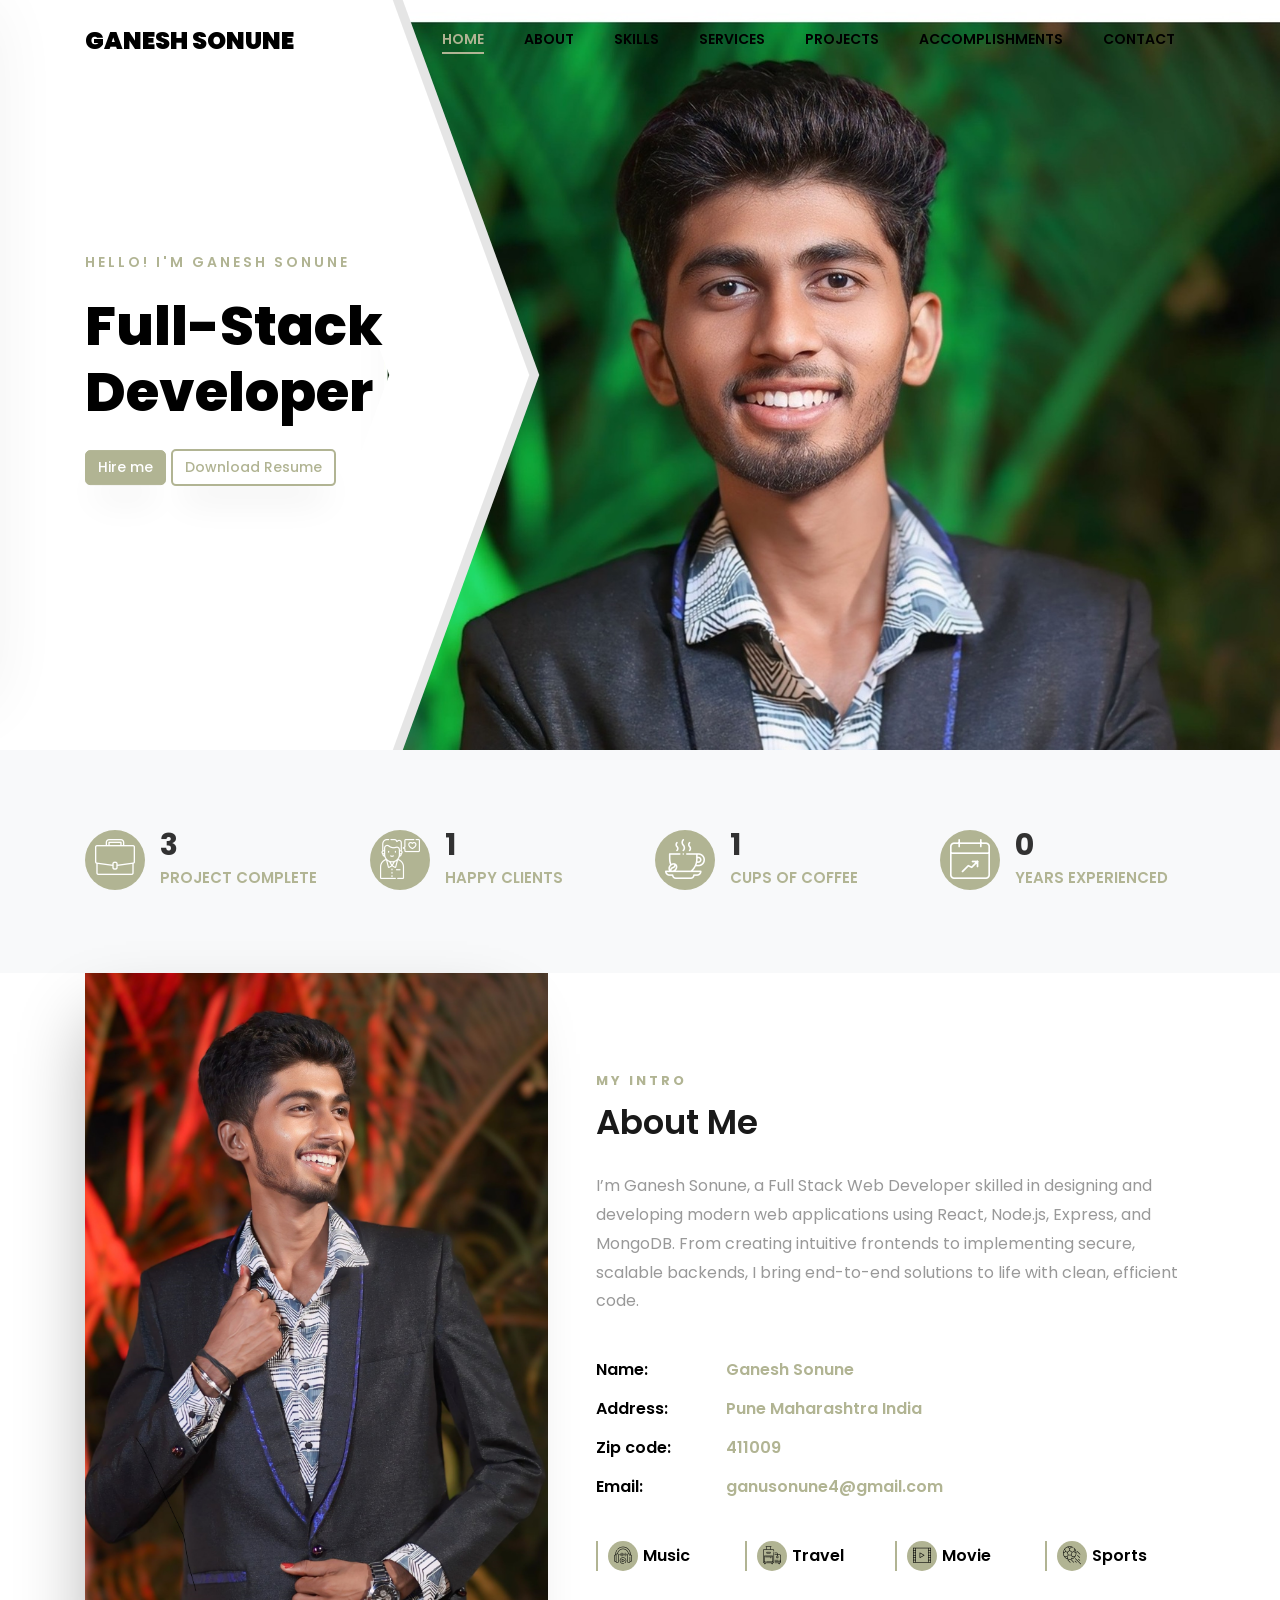
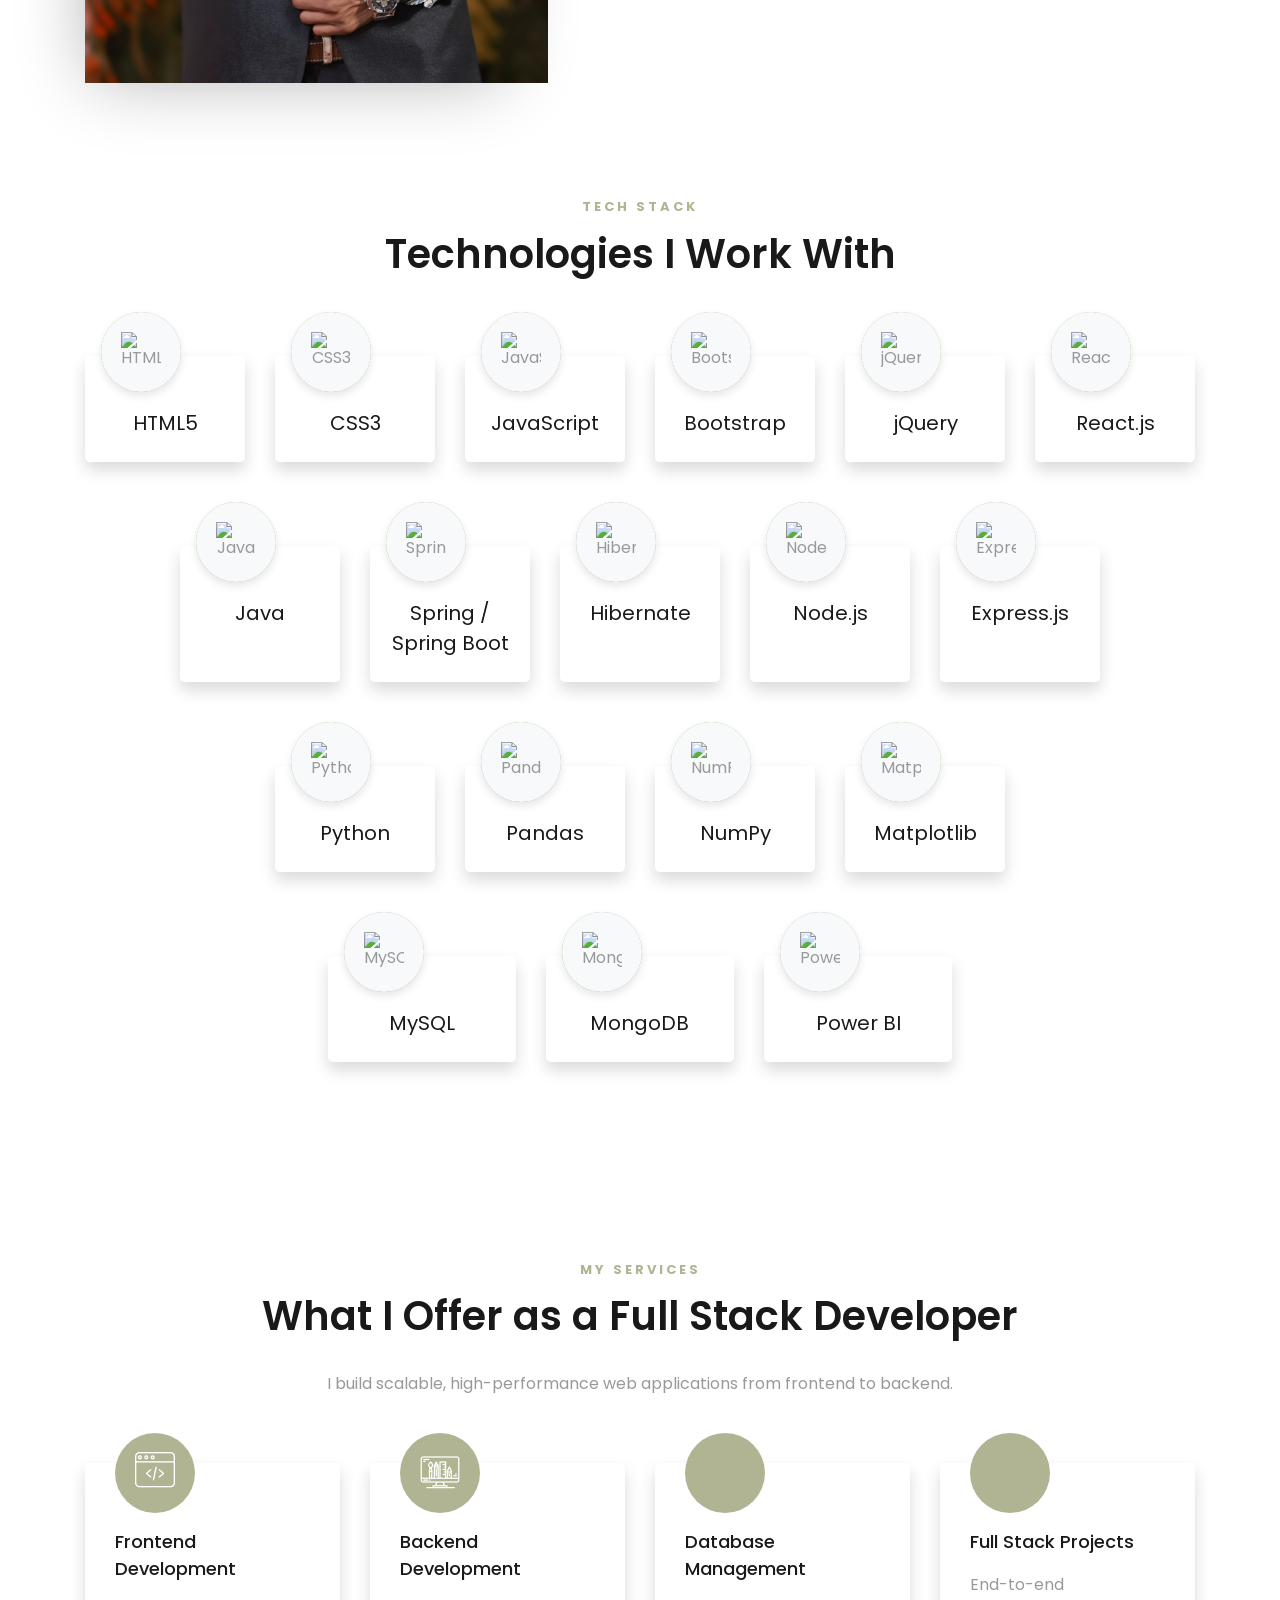
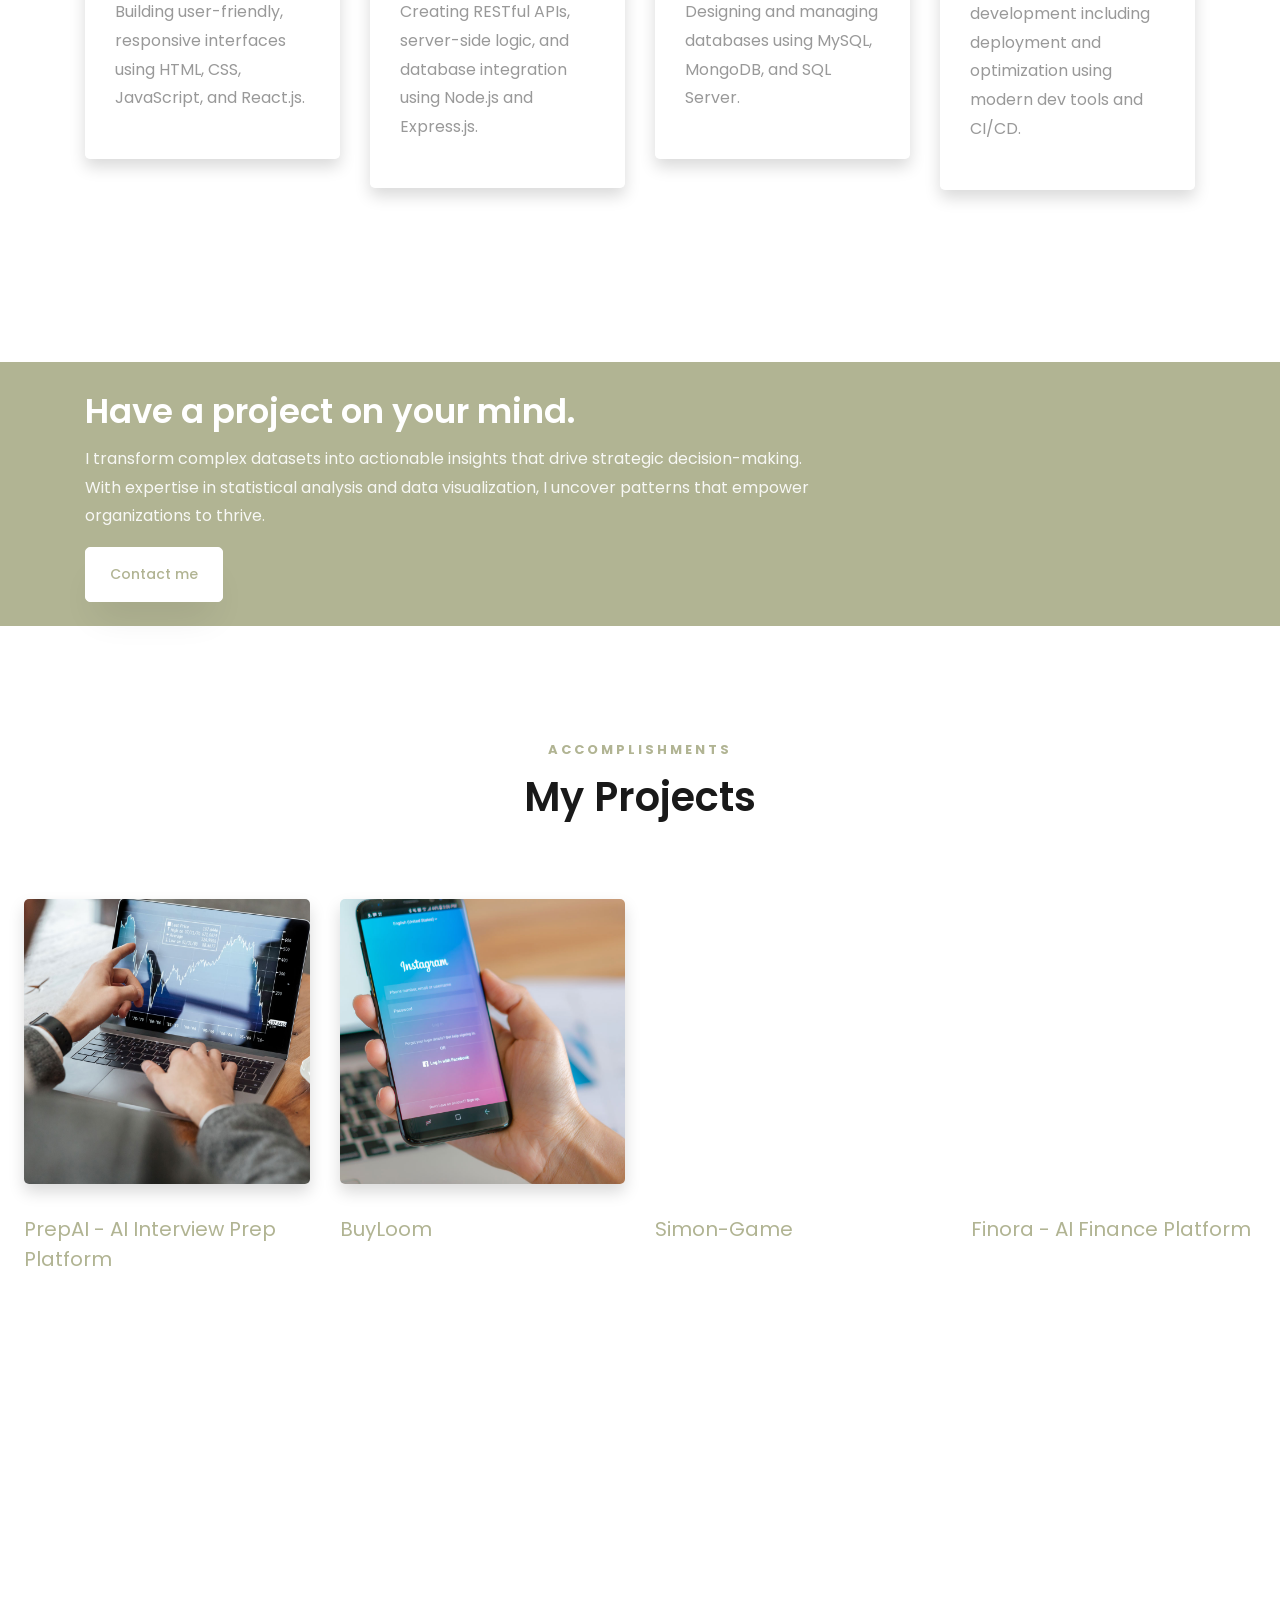
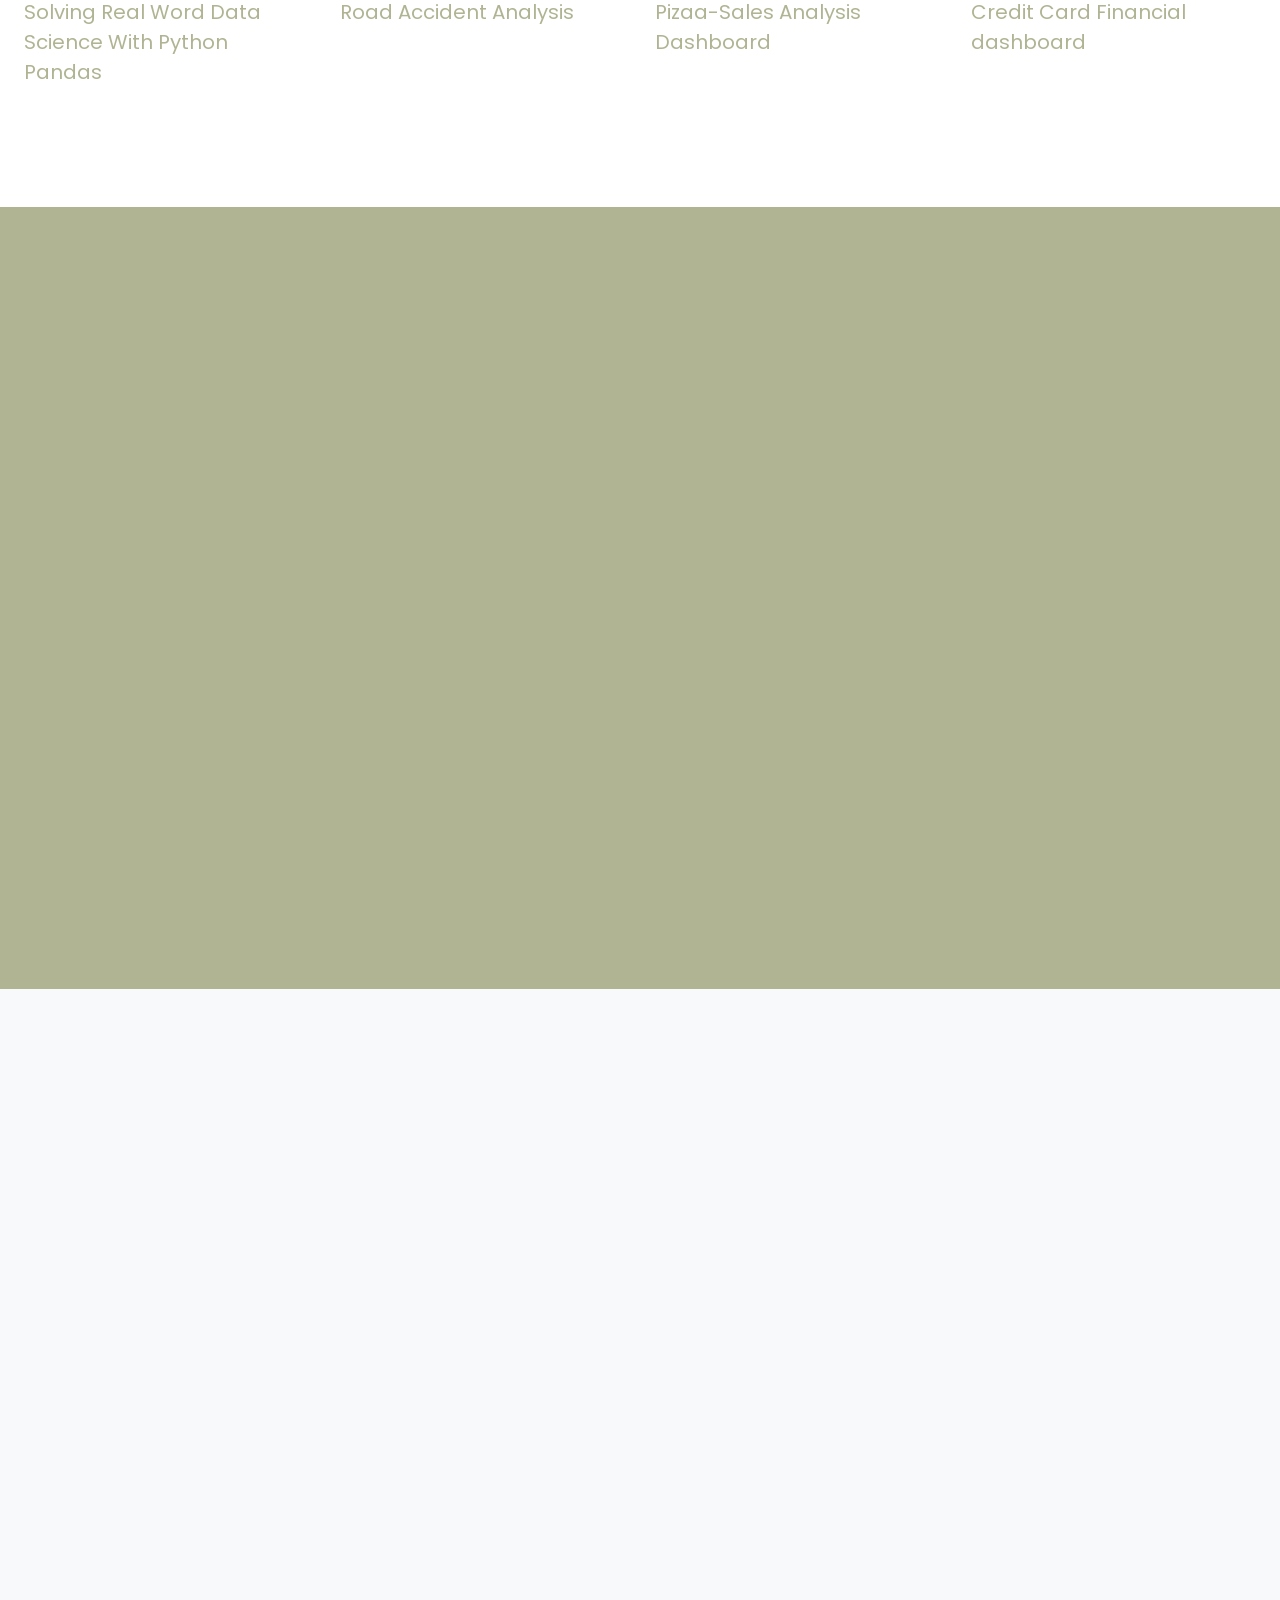
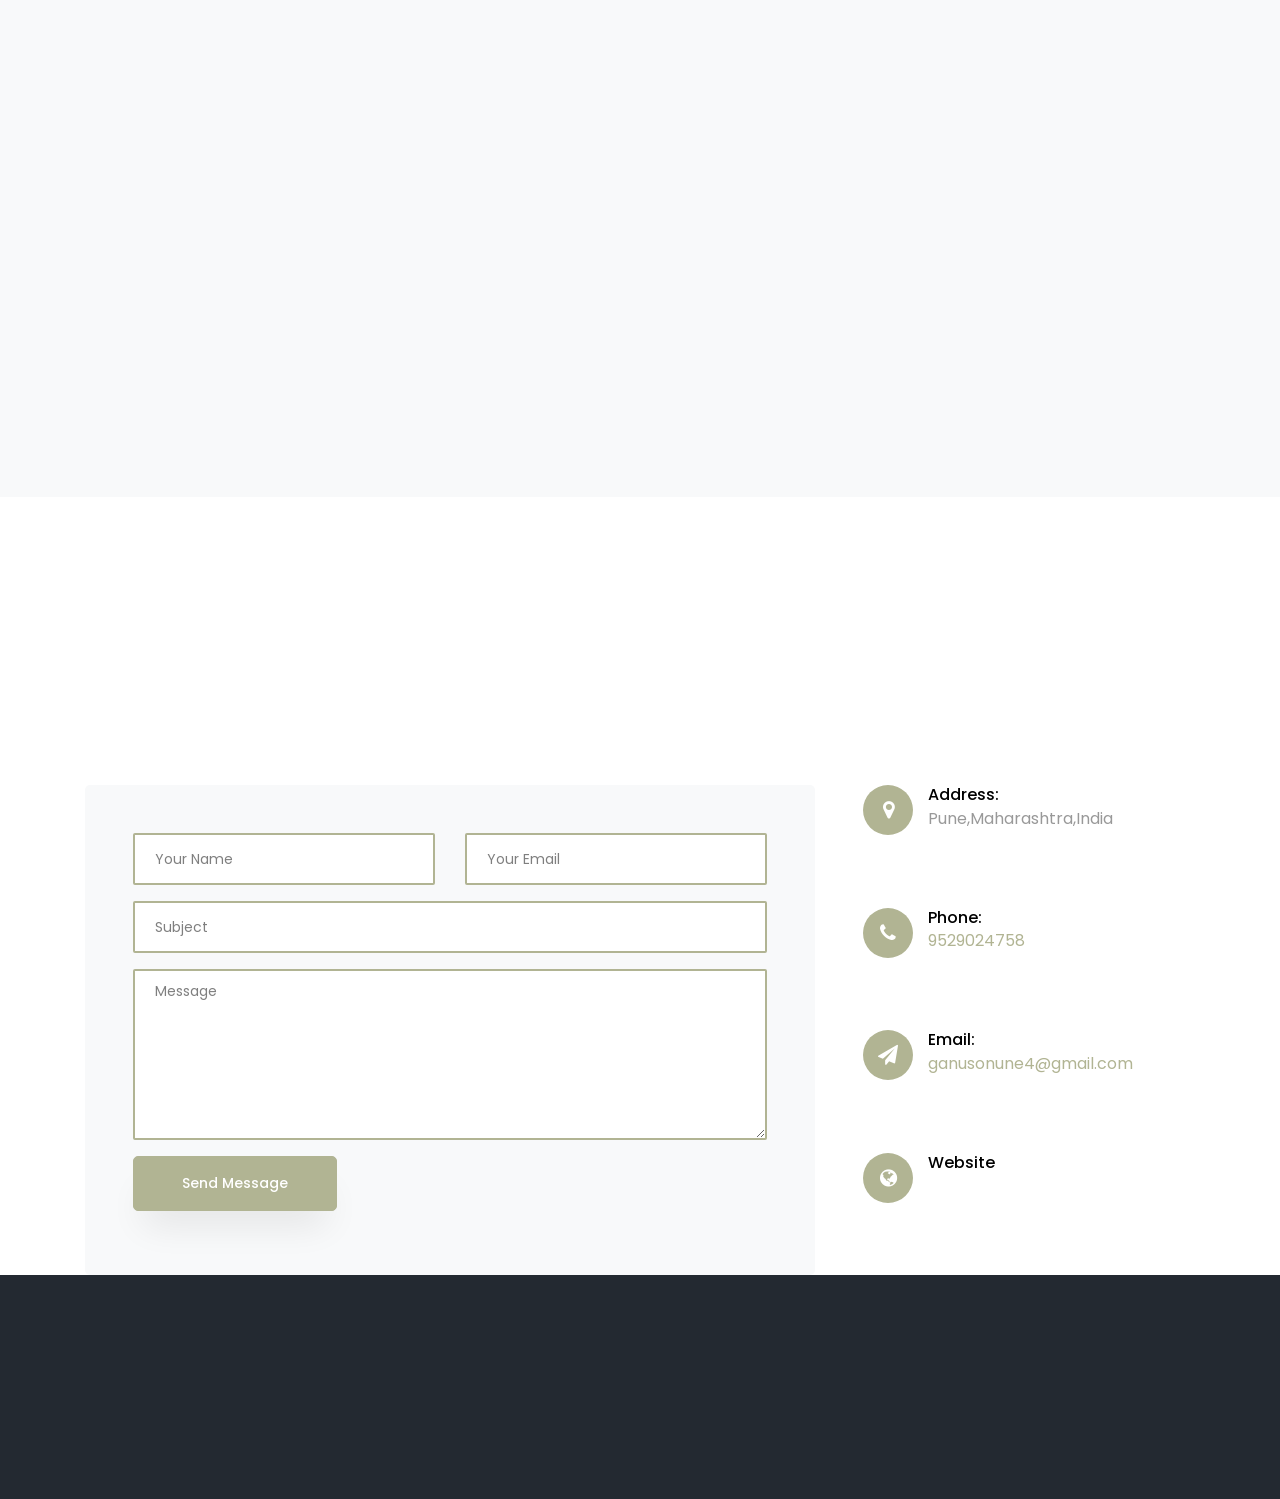
==== commit 0143c9ee: ""Some Changes"" ====
--- a/index.html
+++ b/index.html
@@ -920,7 +920,7 @@
 			
 		</div> 
 	</footer>
-	<!-- loader -->
+	<!-- loadihibijnier -->
 	<div class="show fullscreen" id="ftco-loader"><svg class="circular" height="48px" width="48px">
 			<circle class="path-bg" cx="24" cy="24" fill="none" r="22" stroke="#eeeeee" stroke-width="4"></circle>
 			<circle class="path" cx="24" cy="24" fill="none" r="22" stroke="#F96D00" stroke-miterlimit="10"
@@ -941,7 +941,7 @@
 		src="https://maps.googleapis.com/maps/api/js?key=AIzaSyBVWaKrjvy3MaE7SQ74_uJiULgl1JY0H2s&amp;sensor=false"></script>
 	<script src="js/google-map.js"></script>
 	<script src="js/main.js"></script>
-
+ 
 
 	<script src="https://cdn.emailjs.com/dist/email.min.js"></script>
 	<script>
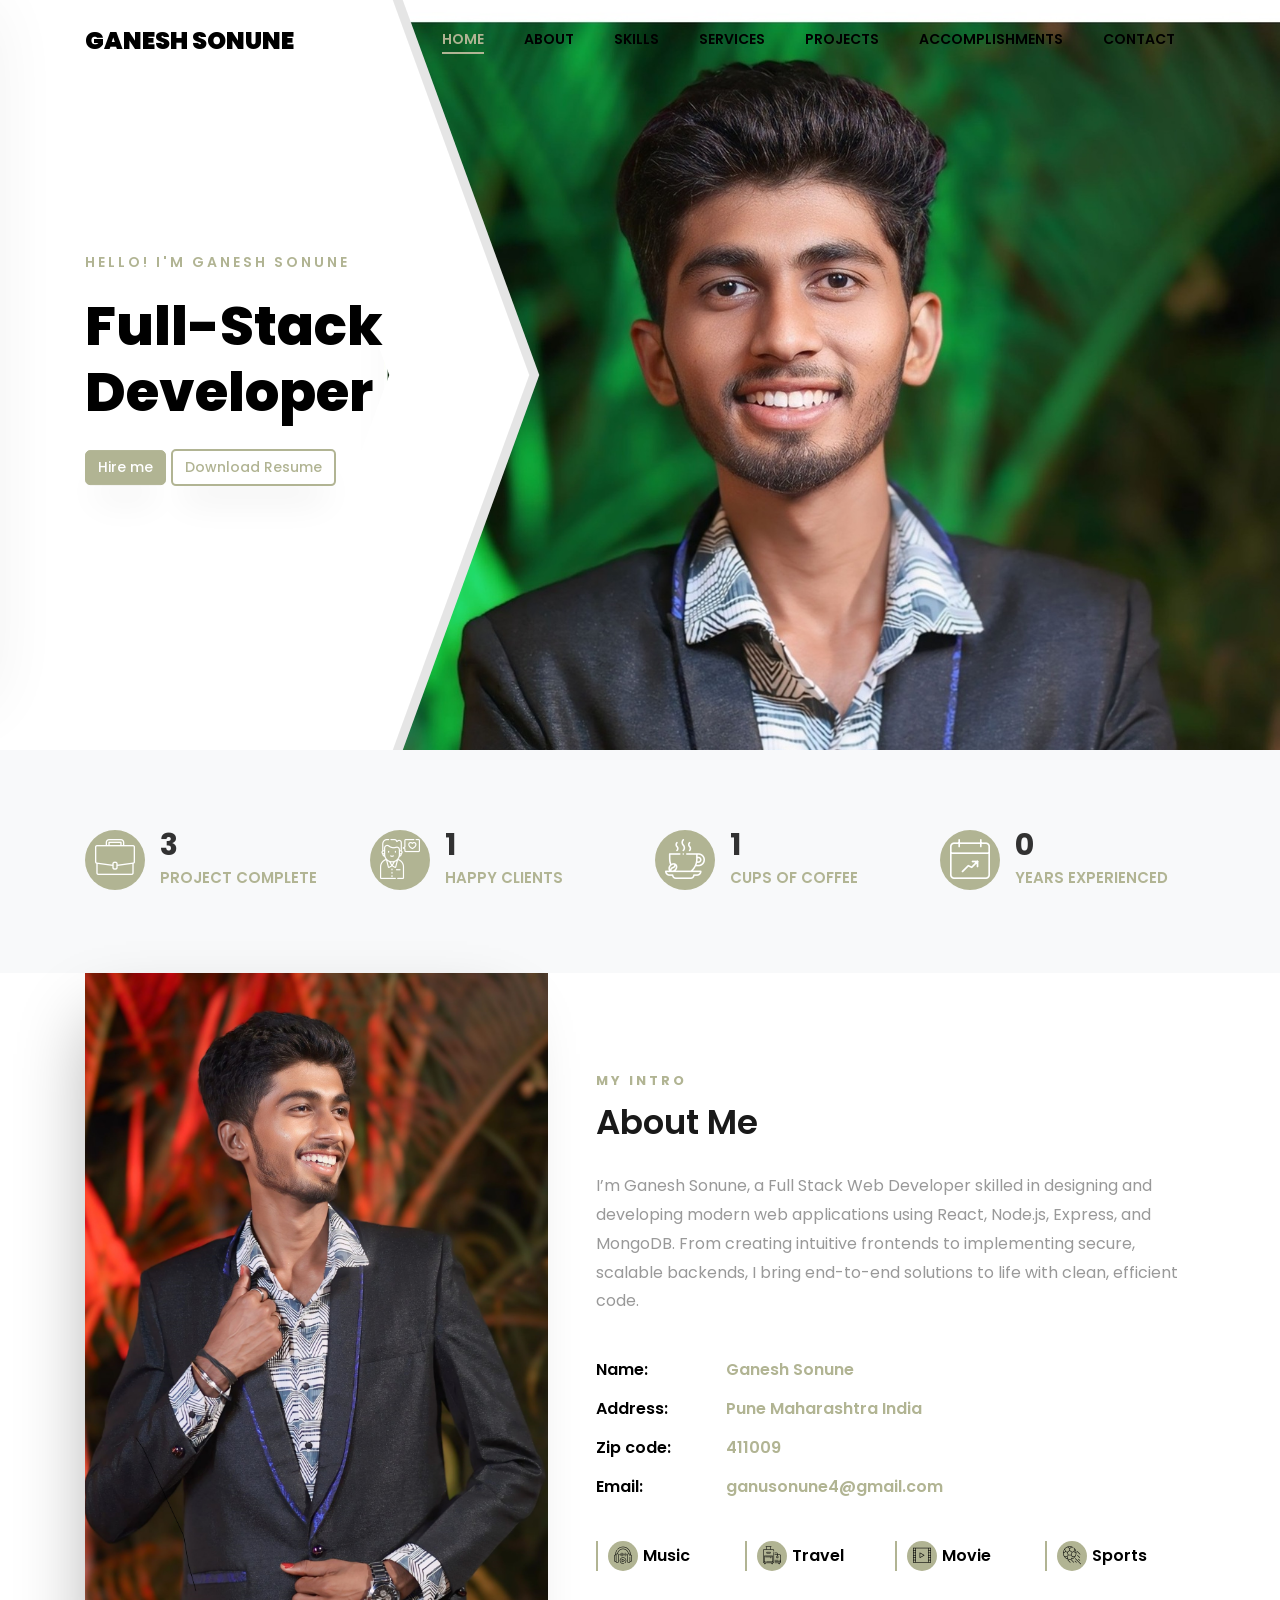
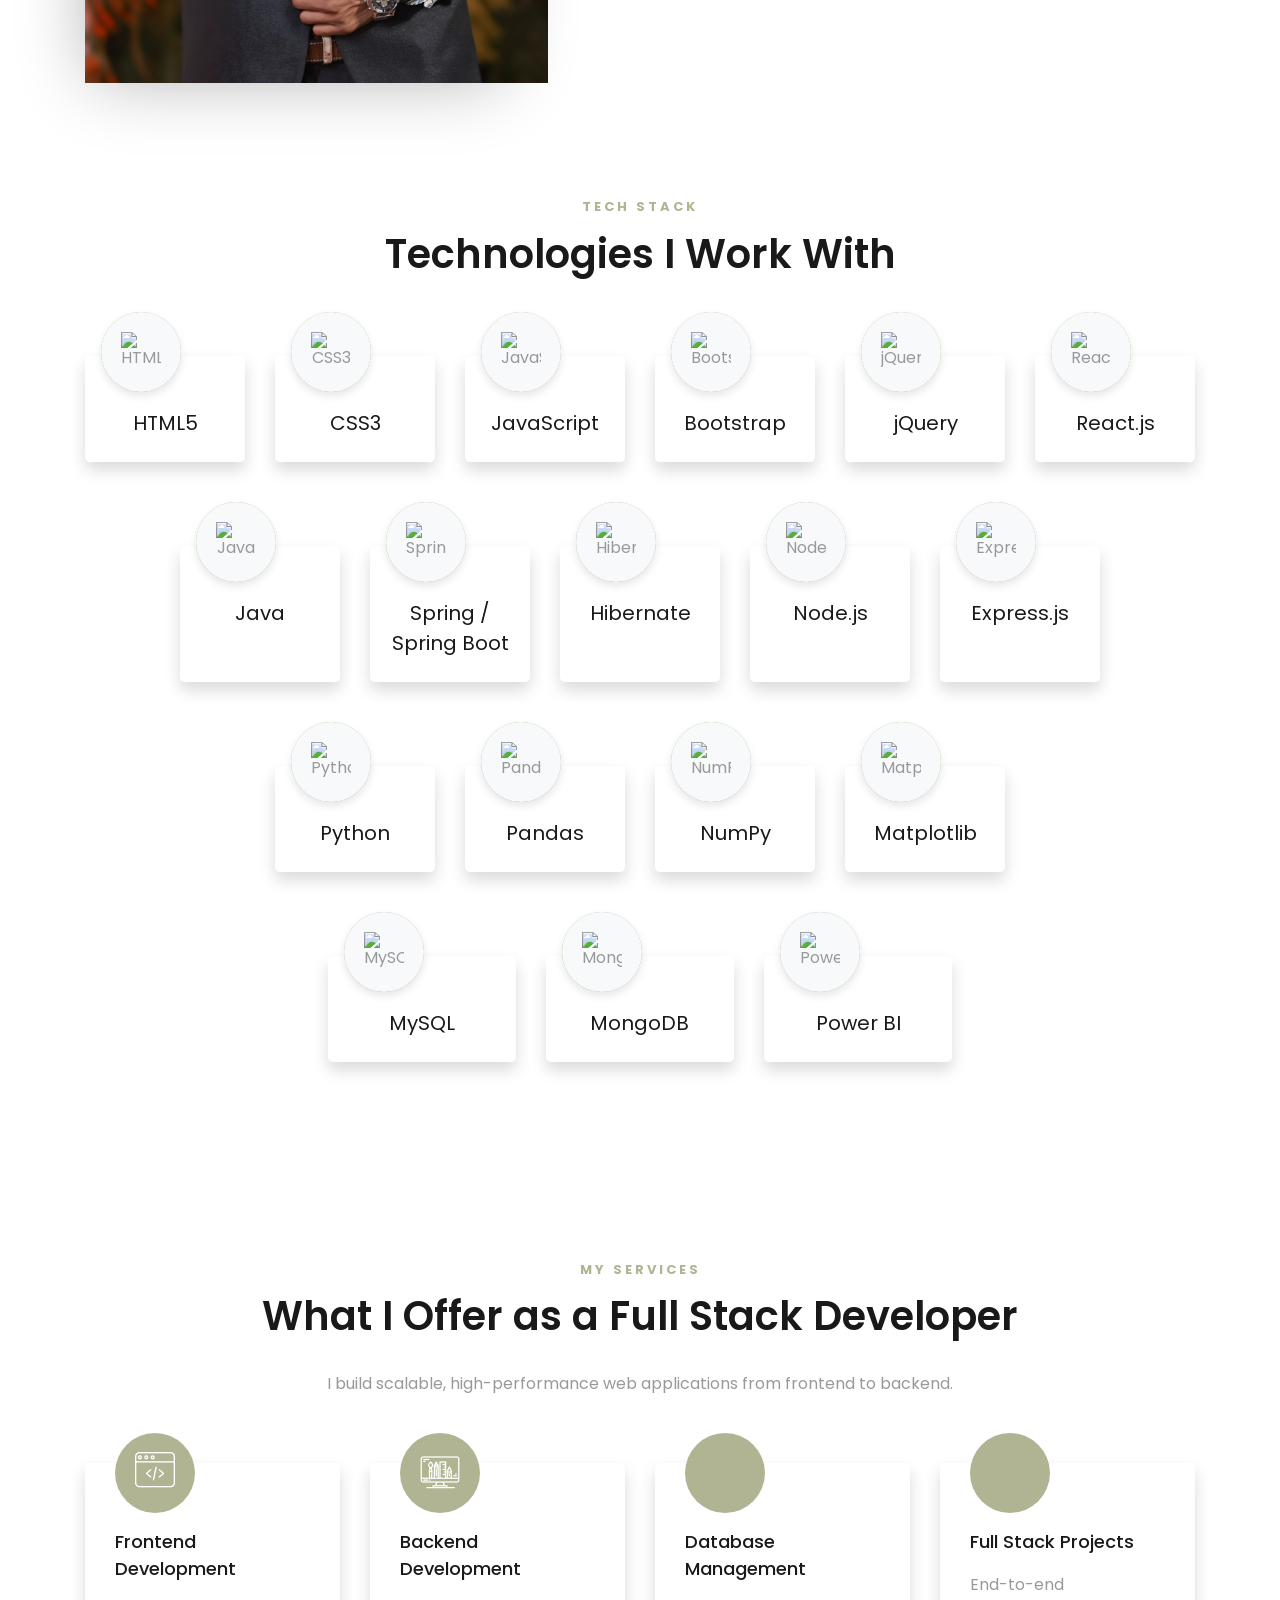
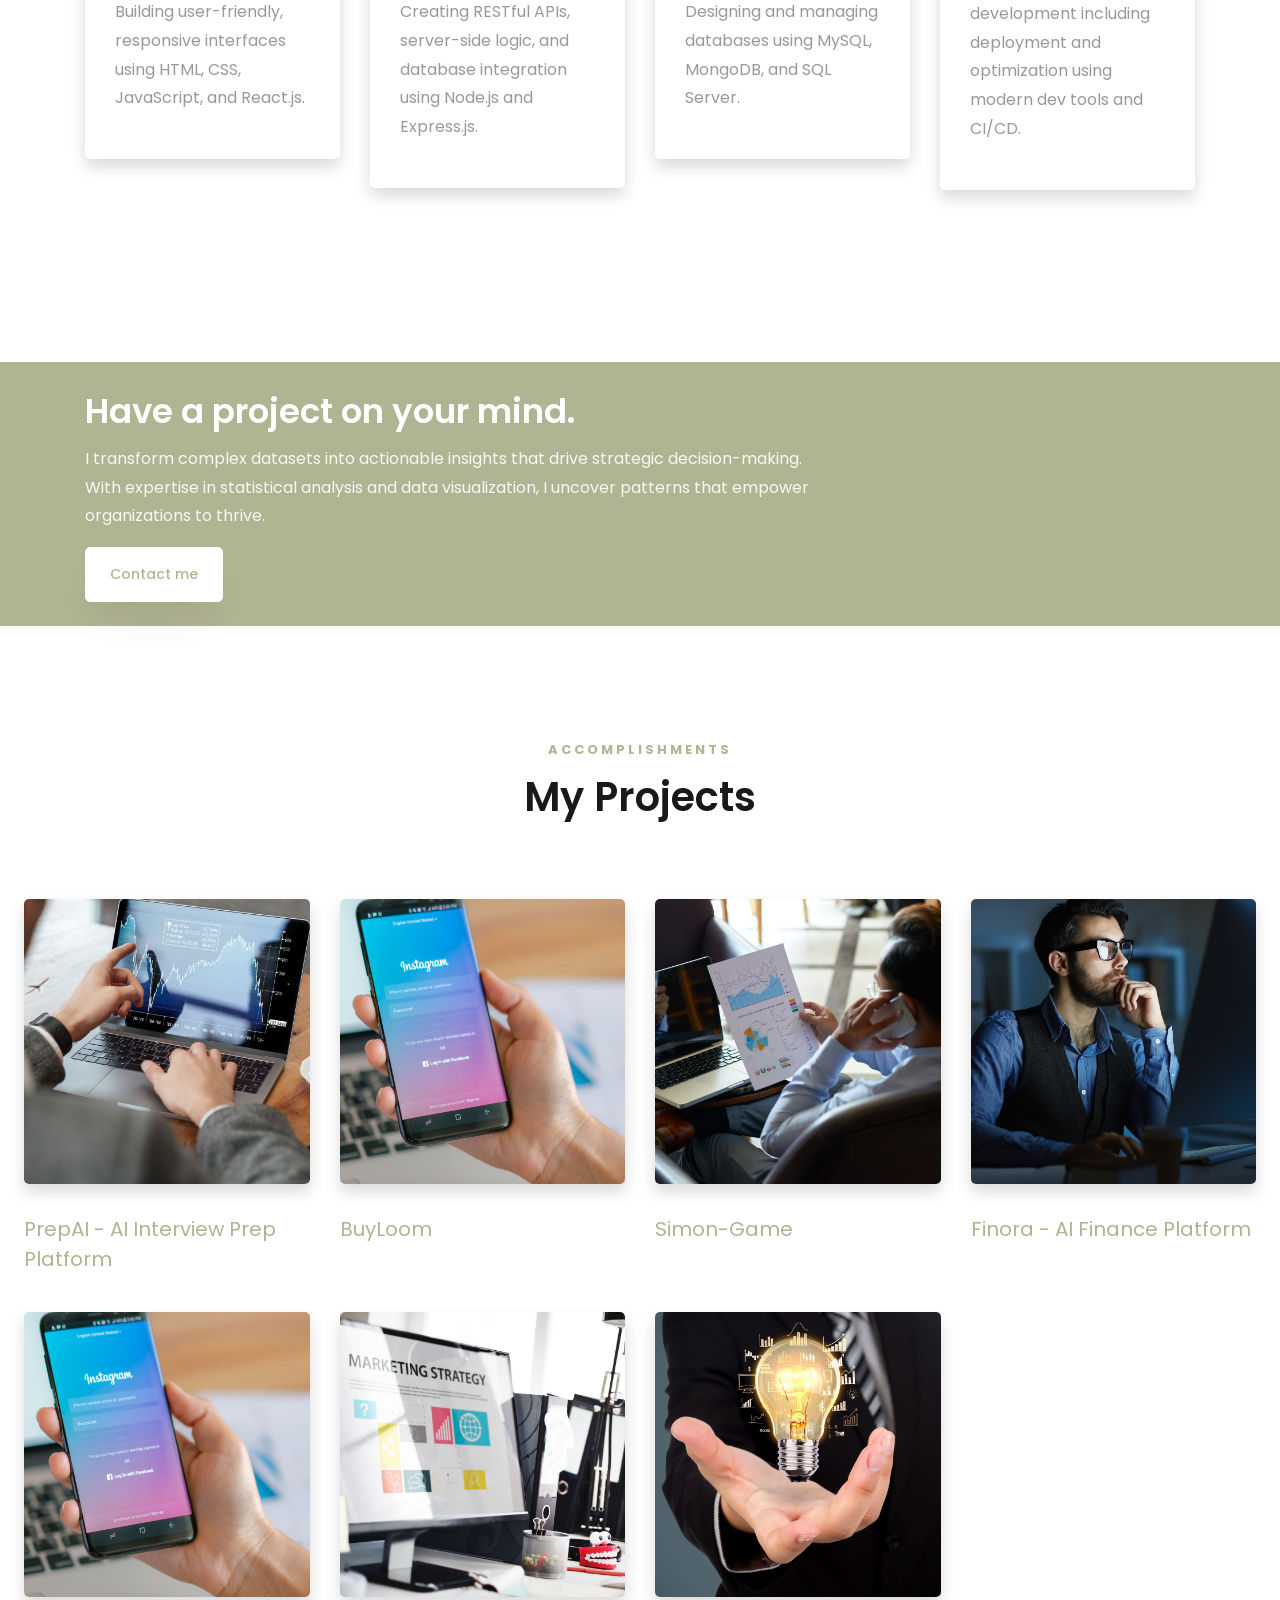
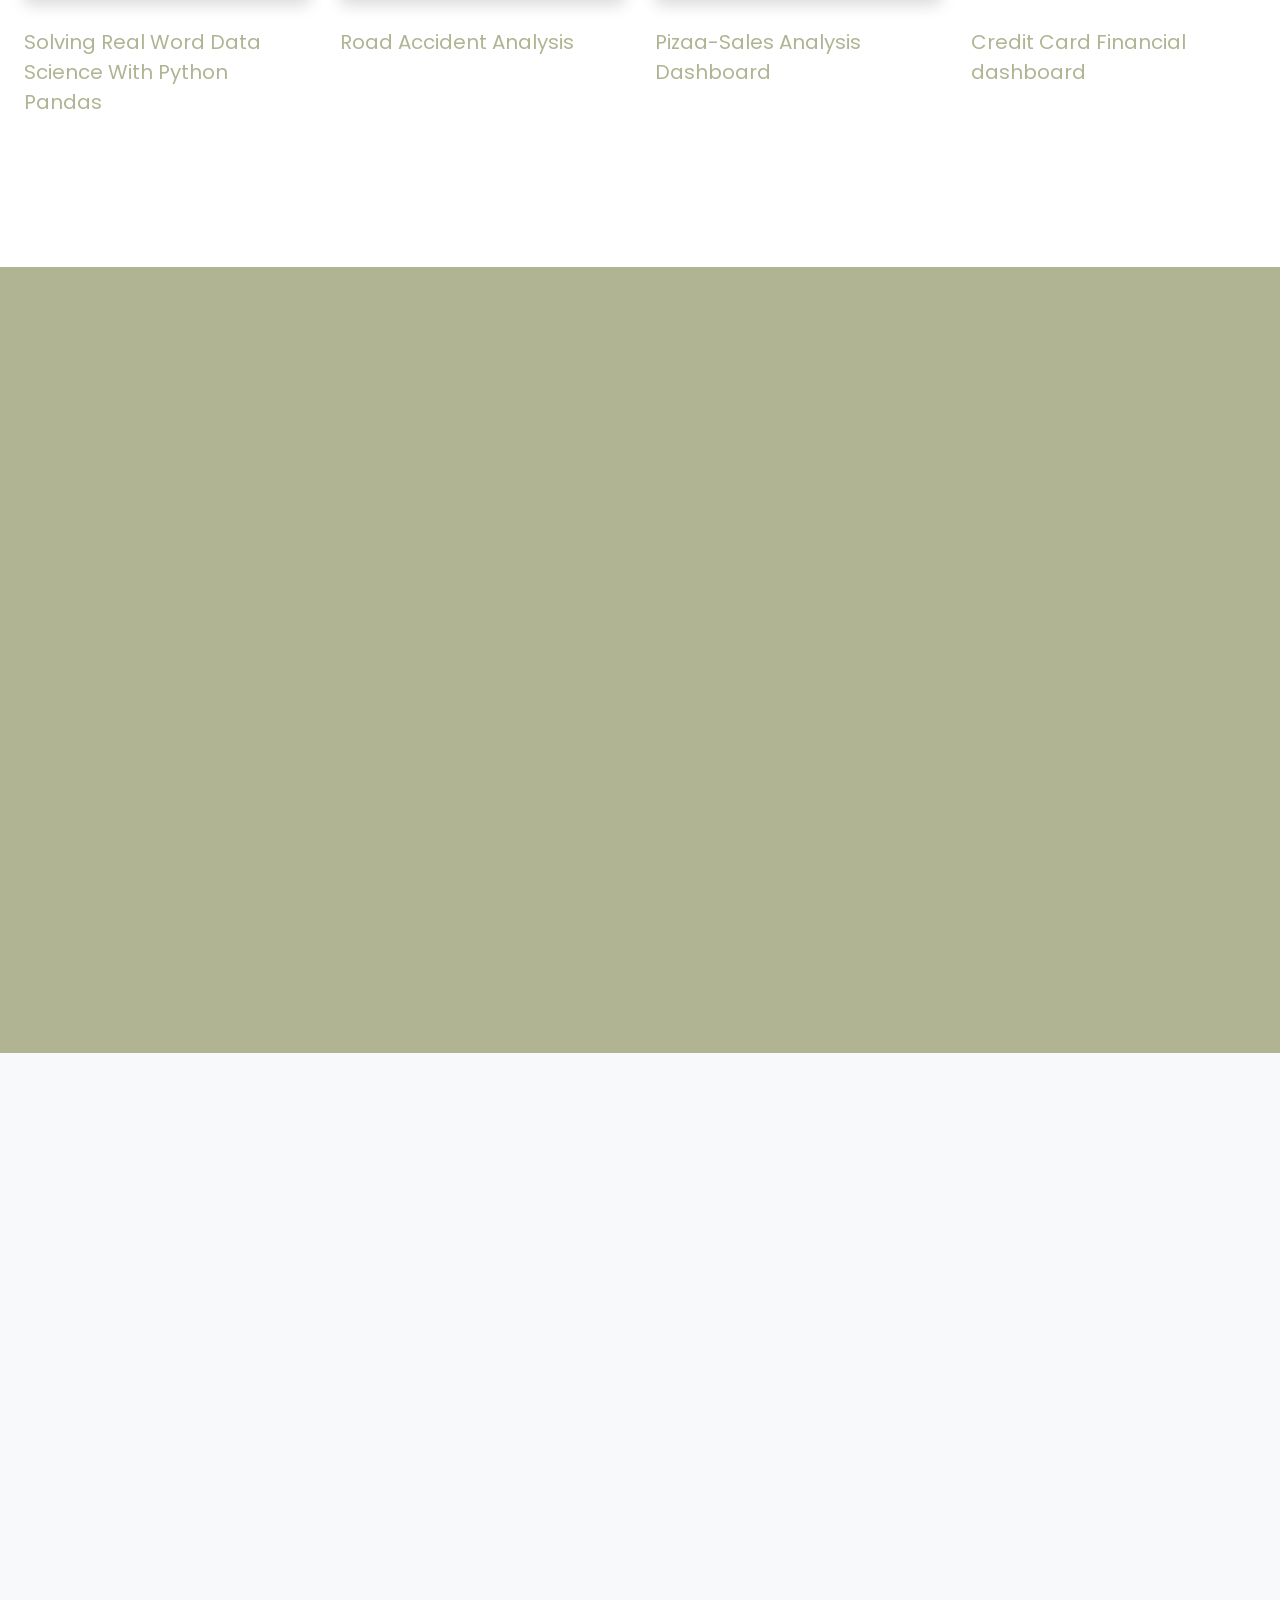
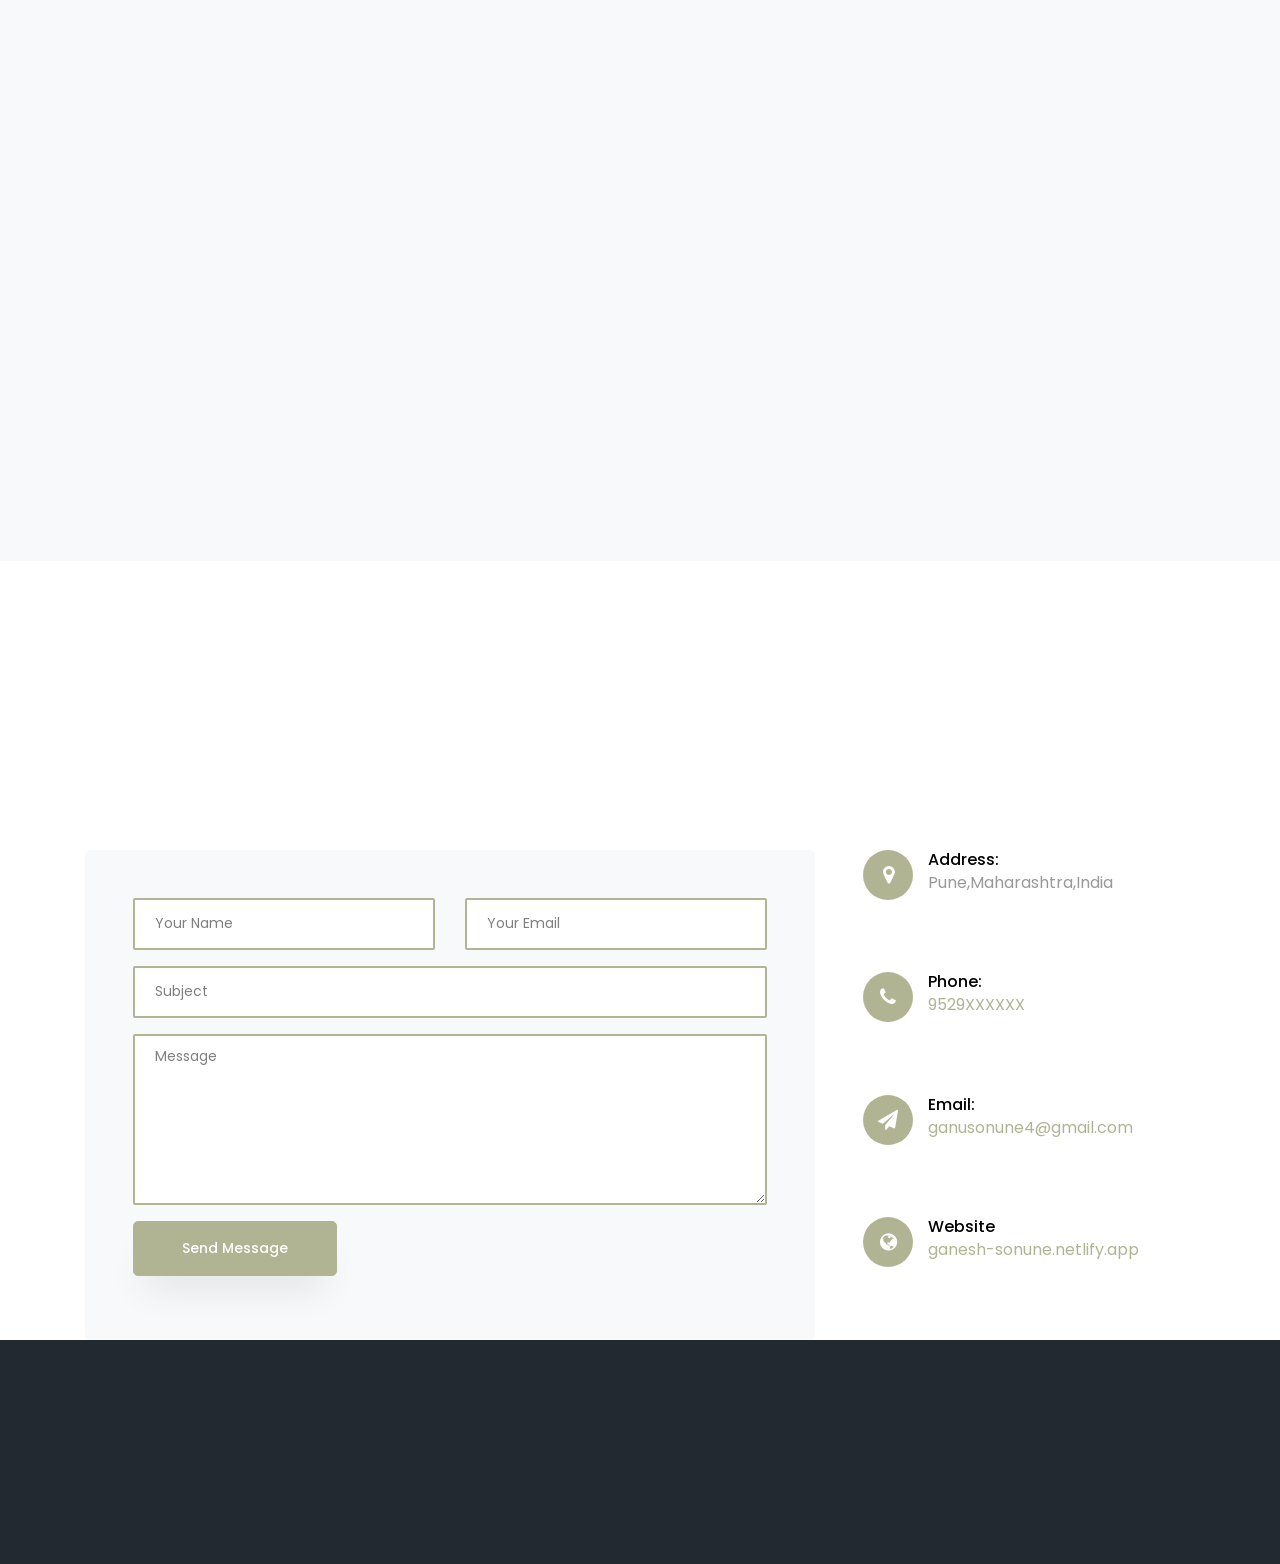
==== commit 50c44426: "commit" ====
--- a/index.html
+++ b/index.html
@@ -43,6 +43,27 @@
 			width: 40px;
 			height: 40px;
 		}
+
+		#projects-section .row > .col-md-3 {
+    margin-bottom: 30px; /* Adjust the spacing as needed */
+
+
+	/* Make all certificate images uniform */
+#certification-section .carousel-testimony .item img {
+  width: 200px;      /* fixed width */
+  height: 140px;     /* fixed height */
+  object-fit: contain; /* keep aspect ratio without stretching */
+  margin: 0 auto 10px auto; /* center + spacing */
+  display: block;
+  background: #fff;   /* optional: gives white background */
+  padding: 10px;      /* optional: padding inside frame */
+  border-radius: 8px; /* optional: rounded corners */
+}
+
+
+    }
+
+
 	</style>
 	<meta
 		content="Portfolio of Ganesh Sonune, a Full Stack Developer &amp; Data Analyst skilled in Python, SQL, Power BI, HTML, and more."
@@ -93,9 +114,9 @@
 								<span class="subheading">Hello! I'm Ganesh Sonune</span>
 								<h1 class="mb-4 mt-3">Full-Stack <br />Developer</h1>
 								<p>
-									<a class="btn btn-primary" href="https://www.linkedin.com/in/ganesh-sonune/"
+									<a class="btn btn-primary" href="#contact-section"
 										target="_blank">Hire me</a>
-									<a class="btn btn-primary btn-outline-primary" href="Ganesh Sonune Resume.pdf"
+									<a class="btn btn-primary btn-outline-primary" href="https://www.linkedin.com/in/ganesh-sonune/"
 										target="_blank">Download Resume</a>
 								</p>
 							</div>
@@ -123,10 +144,10 @@
 									Hi, I'm <span>Ganesh Sonune</span>. This is my favorite work.
 								</h1>
 								<p>
-									<a class="btn btn-primary" href="https://www.linkedin.com/in/ganesh-sonune/"
+									<a class="btn btn-primary" href="#contact-section"
 										target="_blank">Hire me</a>
-									<a class="btn btn-primary btn-outline-primary" href="Ganesh Sonune Resume.pdf"
-										target="_blank">Download CV</a>
+									<a class="btn btn-primary btn-outline-primary" href="https://www.linkedin.com/in/ganesh-sonune/"
+										target="_blank">Download Resume</a>
 								</p>
 							</div>
 						</div>
@@ -615,6 +636,7 @@
 					</div>
 					<h5><a href="https://github.com/Ganesh-Sonune/Simon_Game">Simon-Game</a></h5>
 				</div>
+				
 
 				<div class="col-md-3">
 					<div class="project img shadow ftco-animate d-flex justify-content-center align-items-center"
@@ -671,95 +693,226 @@
 		</div>
 	</section>
 
-	<section class="ftco-section testimony-section bg-primary">
-		<div class="container">
-			<div class="row justify-content-center pb-5">
-				<div class="col-md-12 heading-section heading-section-white text-center ftco-animate">
-					<span class="subheading">CERTIFICATION</span>
-					<h2 class="mb-4">I Am Certified In</h2>
-					<p></p>
-				</div>
-			</div>
-			<div class="row ftco-animate">
-				<div class="col-md-12">
-					<div class="carousel-testimony owl-carousel">
-						<div class="item">
-							<div class="testimony-wrap py-4">
-								<div class="text">
-									<img alt="" src="certificate/google-analytics.png" />
-									<a
-										href="https://skillshop.credential.net/d9eb64cd-6fcc-4c0b-ba3e-15dcf7029c8e#gs.encxhm">Google
-										Analytics Certification</a>
-								</div>
-							</div>
-						</div>
-						<div class="item">
-							<div class="testimony-wrap py-4">
-								<div class="text">
-									<img alt="" src="certificate/Microsoft.png" />
-									<a
-										href="https://www.linkedin.com/learning/certificates/db822a47bf23fa6919ff89e6b0128fe90fa36b3a6db9700b4724e1cf9f2e02bf?trk=share_certificate">Microsoft
-										Certificate of Completion</a>
-								</div>
-							</div>
-						</div>
-						<div class="item">
-							<div class="testimony-wrap py-4">
-								<div class="text">
-									<img alt="" src="certificate/Tata.png" />
-									<a
-										href="https://forage-uploads-prod.s3.amazonaws.com/completion-certificates/Tata/MyXvBcppsW2FkNYCX_Tata%20Group_brFncEM2g8CNCDZ54_1724695976390_completion_certificate.pdf">Tata
-										Certificate of Completion</a>
-								</div>
-							</div>
-						</div>
-						<div class="item">
-							<div class="testimony-wrap py-4">
-								<div class="text">
-									<img alt="" src="certificate/Accenture.png" />
-									<a
-										href="https://forage-uploads-prod.s3.amazonaws.com/completion-certificates/Accenture%20North%20America/hzmoNKtzvAzXsEqx8_Accenture%20North%20America_brFncEM2g8CNCDZ54_1724582255557_completion_certificate.pdf">Accenture
-										Certificate of Completion</a>
-								</div>
-							</div>
-						</div>
-						<div class="item">
-							<div class="testimony-wrap py-4">
-								<div class="text">
-									<img alt="" src="certificate/Excel.png" />
-									<a
-										href="https://forage-uploads-prod.s3.amazonaws.com/completion-certificates/JPMorgan%20Chase%20Corporate/XiuvjcwqWRqH9oy38_JPMorgan%20Chase%20&amp;%20Co._brFncEM2g8CNCDZ54_1724580386984_completion_certificate.pdf">JPMorgan
-										Chase &amp; CO. Certificate</a>
-								</div>
-							</div>
-						</div>
-						<div class="item">
-							<div class="testimony-wrap py-4">
-								<div class="text">
-									<img alt="" src="certificate/SQL.png" />
-									<a href="">SQL Certificate of Completion</a>
-								</div>
-							</div>
-						</div>
-						<div class="item">
-							<div class="testimony-wrap py-4">
-								<div class="text">
-									<img alt="" src="certificate/python.png" />
-									<a href="">Certificate of Completion</a>
-								</div>
-							</div>
-						</div>
-						<div class="item">
-							<div class="testimony-wrap py-4">
-								<div class="text">
-									<img alt="" src="certificate/power.png" />
-									<a href="">Certificate of Training</a>
-								</div>
-							</div>
-						</div>
-
-
-	</section>
+	<section class="ftco-section testimony-section bg-primary" id="certification-section">
+  <div class="container">
+    <div class="row justify-content-center pb-5">
+      <div class="col-md-12 heading-section heading-section-white text-center ftco-animate">
+        <span class="subheading">CERTIFICATION</span>
+        <h2 class="mb-4">I Am Certified In</h2>
+      </div>
+    </div>
+    <div class="row ftco-animate">
+      <div class="col-md-12">
+        <div class="carousel-testimony owl-carousel">
+
+          <!-- Google Analytics -->
+          <div class="item">
+            <div class="testimony-wrap py-4">
+              <div class="text">
+                <img alt="" src="certificate/google-analytics.png" />
+                <a href="https://skillshop.credential.net/d9eb64cd-6fcc-4c0b-ba3e-15dcf7029c8e#gs.encxhm">
+                  Google Analytics Certification
+                </a>
+              </div>
+            </div>
+          </div>
+
+
+		   <div class="item">
+            <div class="testimony-wrap py-4">
+              <div class="text">
+                <img alt="" src="certificate/Software Engineering.jpg" />
+                <a href="https://www.linkedin.com/learning/certificates/db822a47bf23fa6919ff89e6b0128fe90fa36b3a6db9700b4724e1cf9f2e02bf?trk=share_certificate">
+                  Software Engineering & Agile Development
+                </a>
+              </div>
+            </div>
+          </div>
+
+          <!-- Microsoft -->
+          <div class="item">
+            <div class="testimony-wrap py-4">
+              <div class="text">
+                <img alt="" src="certificate/Microsoft.png" />
+                <a href="https://www.linkedin.com/learning/certificates/db822a47bf23fa6919ff89e6b0128fe90fa36b3a6db9700b4724e1cf9f2e02bf?trk=share_certificate">
+                  Microsoft Certificate of Completion
+                </a>
+              </div>
+            </div>
+          </div>
+
+		   <div class="item">
+            <div class="testimony-wrap py-4">
+              <div class="text">
+                <img alt="" src="certificate/Email-Writing.jpg" />
+                <a href="">Email-Writing Skills</a>
+              </div>
+            </div>
+          </div>
+
+          <!-- Tata -->
+          <div class="item">
+            <div class="testimony-wrap py-4">
+              <div class="text">
+                <img alt="" src="certificate/Tata.png" />
+                <a href="https://forage-uploads-prod.s3.amazonaws.com/completion-certificates/Tata/MyXvBcppsW2FkNYCX_Tata%20Group_brFncEM2g8CNCDZ54_1724695976390_completion_certificate.pdf">
+                  Tata Certificate of Completion
+                </a>
+              </div>
+            </div>
+          </div>
+
+		  <div class="item">
+            <div class="testimony-wrap py-4">
+              <div class="text">
+                <img alt="" src="certificate/No-Sql.jpg" />
+                <a href="https://forage-uploads-prod.s3.amazonaws.com/completion-certificates/Tata/MyXvBcppsW2FkNYCX_Tata%20Group_brFncEM2g8CNCDZ54_1724695976390_completion_certificate.pdf">
+                  Introduction NO-SQL Database
+                </a>
+              </div>
+            </div>
+          </div>
+
+          <!-- Accenture -->
+          <div class="item">
+            <div class="testimony-wrap py-4">
+              <div class="text">
+                <img alt="" src="certificate/Accenture.png" />
+                <a href="https://forage-uploads-prod.s3.amazonaws.com/completion-certificates/Accenture%20North%20America/hzmoNKtzvAzXsEqx8_Accenture%20North%20America_brFncEM2g8CNCDZ54_1724582255557_completion_certificate.pdf">
+                  Accenture Certificate of Completion
+                </a>
+              </div>
+            </div>
+          </div>
+
+		  <div class="item">
+            <div class="testimony-wrap py-4">
+              <div class="text">
+                <img alt="" src="certificate/Agile.jpg" />
+                <a href="https://forage-uploads-prod.s3.amazonaws.com/completion-certificates/Accenture%20North%20America/hzmoNKtzvAzXsEqx8_Accenture%20North%20America_brFncEM2g8CNCDZ54_1724582255557_completion_certificate.pdf">
+                  Agile Scrum in Practice
+                </a>
+              </div>
+            </div>
+          </div>
+
+          <!-- JPMorgan -->
+          <div class="item">
+            <div class="testimony-wrap py-4">
+              <div class="text">
+                <img alt="" src="certificate/Excel.png" />
+                <a href="https://forage-uploads-prod.s3.amazonaws.com/completion-certificates/JPMorgan%20Chase%20Corporate/XiuvjcwqWRqH9oy38_JPMorgan%20Chase%20&amp;%20Co._brFncEM2g8CNCDZ54_1724580386984_completion_certificate.pdf">
+                  JPMorgan Chase &amp; CO. Certificate
+                </a>
+              </div>
+            </div>
+          </div>
+
+		  <div class="item">
+            <div class="testimony-wrap py-4">
+              <div class="text">
+                <img alt="" src="certificate/Data-Structure.jpg" />
+                <a href="https://forage-uploads-prod.s3.amazonaws.com/completion-certificates/JPMorgan%20Chase%20Corporate/XiuvjcwqWRqH9oy38_JPMorgan%20Chase%20&amp;%20Co._brFncEM2g8CNCDZ54_1724580386984_completion_certificate.pdf">
+					Data-Structure & Algorithms Using Java
+                </a>
+              </div>
+            </div>
+          </div>
+
+
+          <!-- SQL -->
+          <div class="item">
+            <div class="testimony-wrap py-4">
+              <div class="text">
+                <img alt="" src="certificate/SQL.png" />
+                <a href="">SQL Certificate of Completion</a>
+              </div>
+            </div>
+          </div>
+
+		   <div class="item">
+            <div class="testimony-wrap py-4">
+              <div class="text">
+                <img alt="" src="certificate/Time-Mangement.jpg" />
+                <a href="https://www.linkedin.com/learning/certificates/db822a47bf23fa6919ff89e6b0128fe90fa36b3a6db9700b4724e1cf9f2e02bf?trk=share_certificate">
+                  Time Management
+                </a>
+              </div>
+            </div>
+          </div>
+
+          <!-- Python -->
+          <div class="item">
+            <div class="testimony-wrap py-4">
+              <div class="text">
+                <img alt="" src="certificate/python.png" />
+                <a href="">Python Certificate of Completion</a>
+              </div>
+            </div>
+          </div>
+
+		    <div class="item">
+            <div class="testimony-wrap py-4">
+              <div class="text">
+                <img alt="" src="certificate/Java-Foundatiomn.jpg" />
+                <a href="">Java Foundation Certification</a>
+              </div>
+            </div>
+          </div>
+
+          <!-- Power BI -->
+          <div class="item">
+            <div class="testimony-wrap py-4">
+              <div class="text">
+                <img alt="" src="certificate/power.png" />
+                <a href="">Power BI Certificate of Training</a>
+              </div>
+            </div>
+          </div>
+
+		  <div class="item">
+            <div class="testimony-wrap py-4">
+              <div class="text">
+                <img alt="" src="certificate/presentation.jpg" />
+                <a href=""> High Impact Presentation</a>
+              </div>
+            </div>
+          </div>
+
+          <!-- AWS -->
+          <div class="item">
+            <div class="testimony-wrap py-4">
+              <div class="text">
+                <img alt="" src="certificate/Java.jpg" />
+                <a href="">Java</a>
+              </div>
+            </div>
+          </div>
+
+		  <div class="item">
+            <div class="testimony-wrap py-4">
+              <div class="text">
+                <img alt="" src="certificate/DBMS-1.jpg" />
+                <a href="">Database Management-I</a>
+              </div>
+            </div>
+          </div>
+
+		  <div class="item">
+            <div class="testimony-wrap py-4">
+              <div class="text">
+                <img alt="" src="certificate/DBMS-2.jpg" />
+                <a href="">Database Management-II</a>
+              </div>
+            </div>
+          </div>
+
+        </div> <!-- /.carousel-testimony -->
+      </div>
+    </div>
+  </div>
+</section>
+
 	<section class="ftco-section bg-light" id="blog-section">
 		<div class="container">
 			<div class="row justify-content-center mb-5 pb-5">
@@ -891,7 +1044,7 @@
 								<span class="fa fa-phone"></span>
 							</div>
 							<div class="text">
-								<p><span>Phone:</span> <a href="tel://1234567920">9529024758</a></p>
+								<p><span>Phone:</span> <a href="tel://1234567920">9529XXXXXX</a></p>
 							</div>
 						</div>
 						<div class="dbox w-100 d-flex">
@@ -907,7 +1060,7 @@
 								<span class="fa fa-globe"></span>
 							</div>
 							<div class="text">
-								<p><span>Website</span> <a href="https://ganesh-sonune.netlify.app/"></a></p>
+								<p><span>Website</span> <a href="https://ganesh-sonune.netlify.app/">ganesh-sonune.netlify.app</a></p>
 							</div>
 						</div>
 					</div>
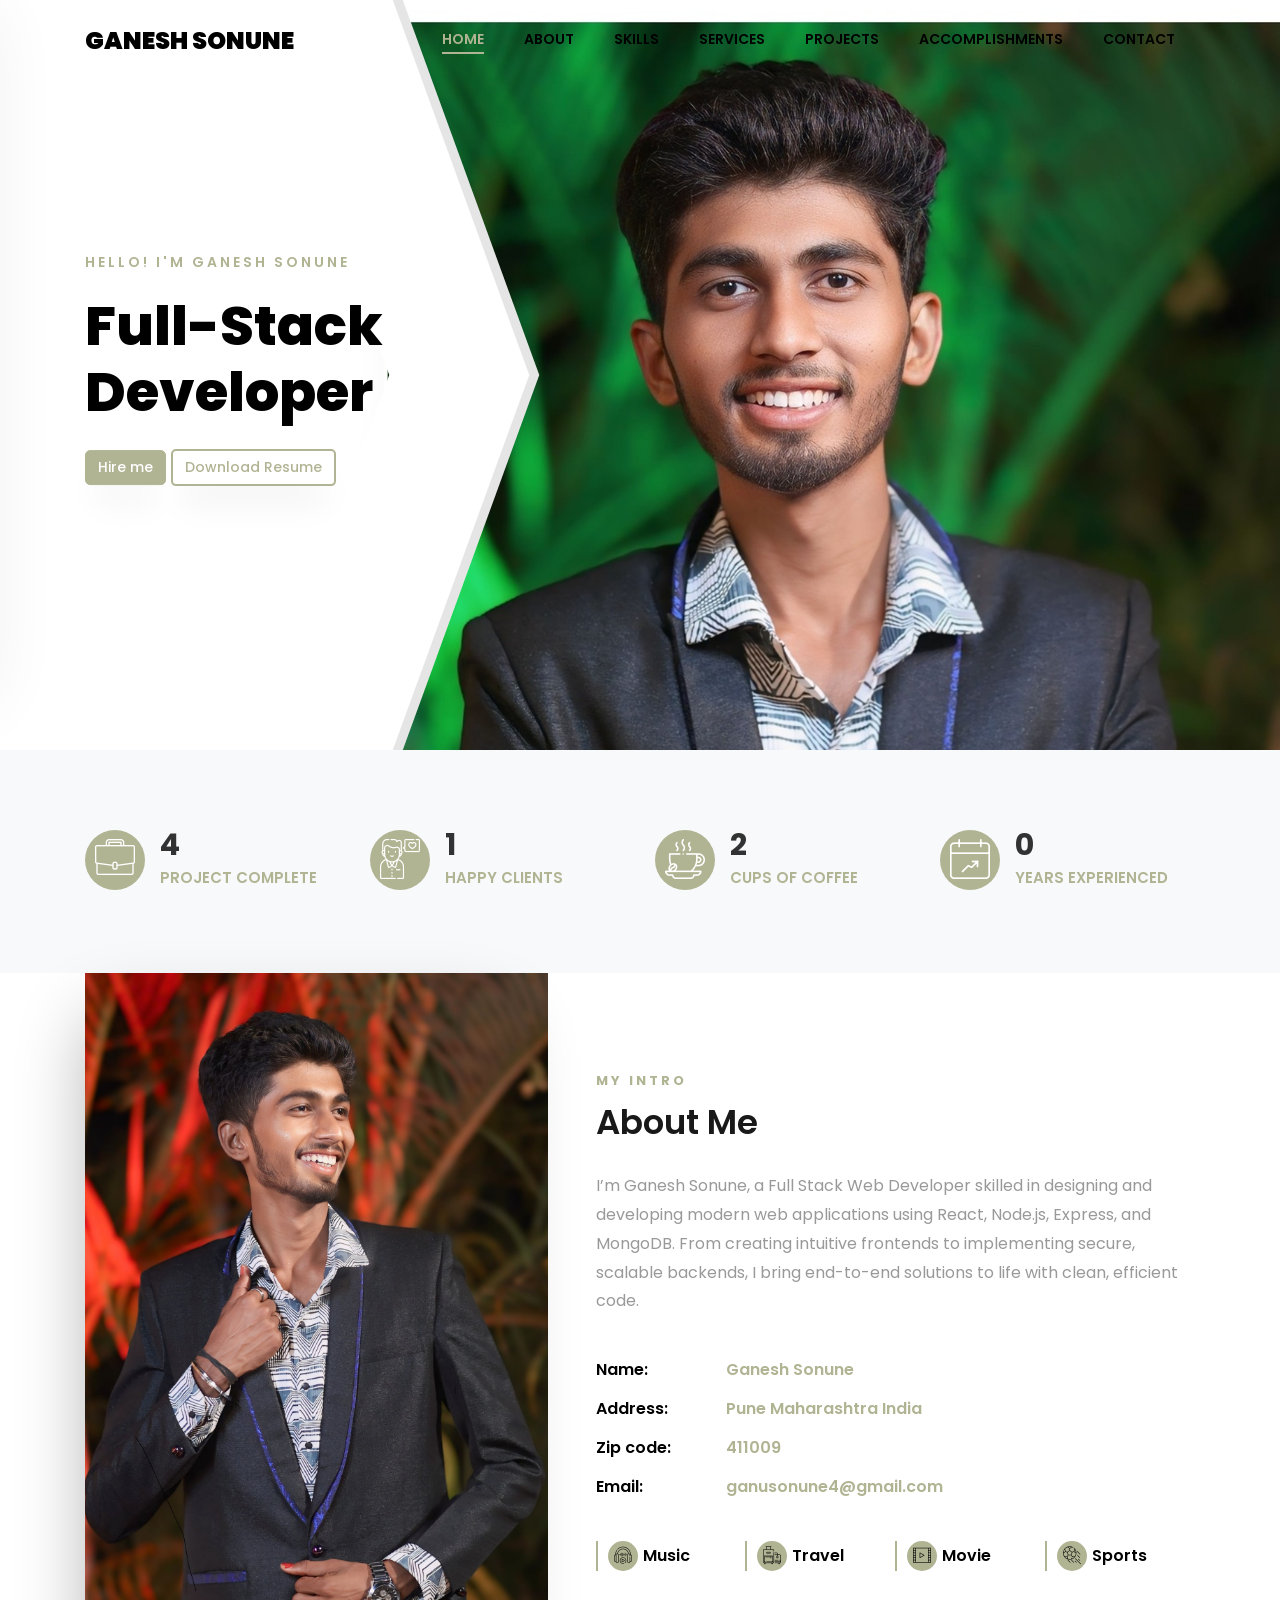
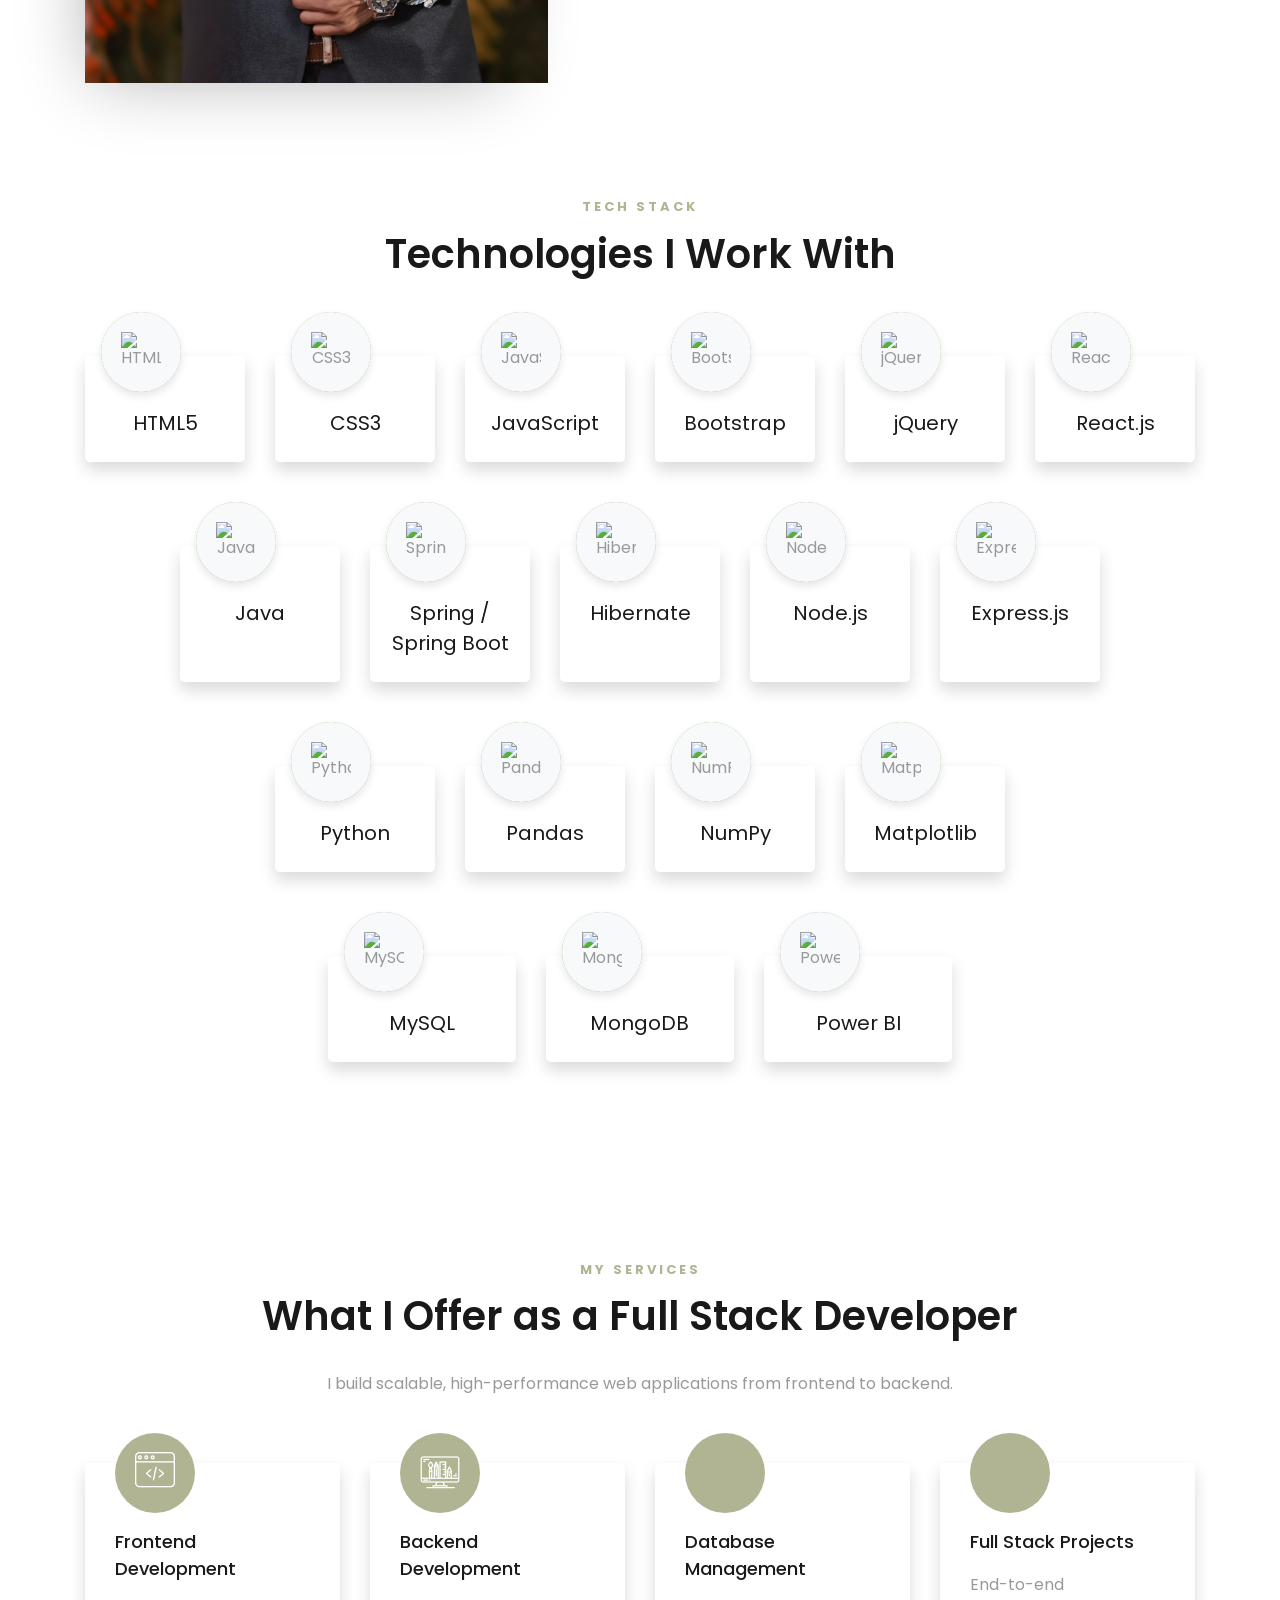
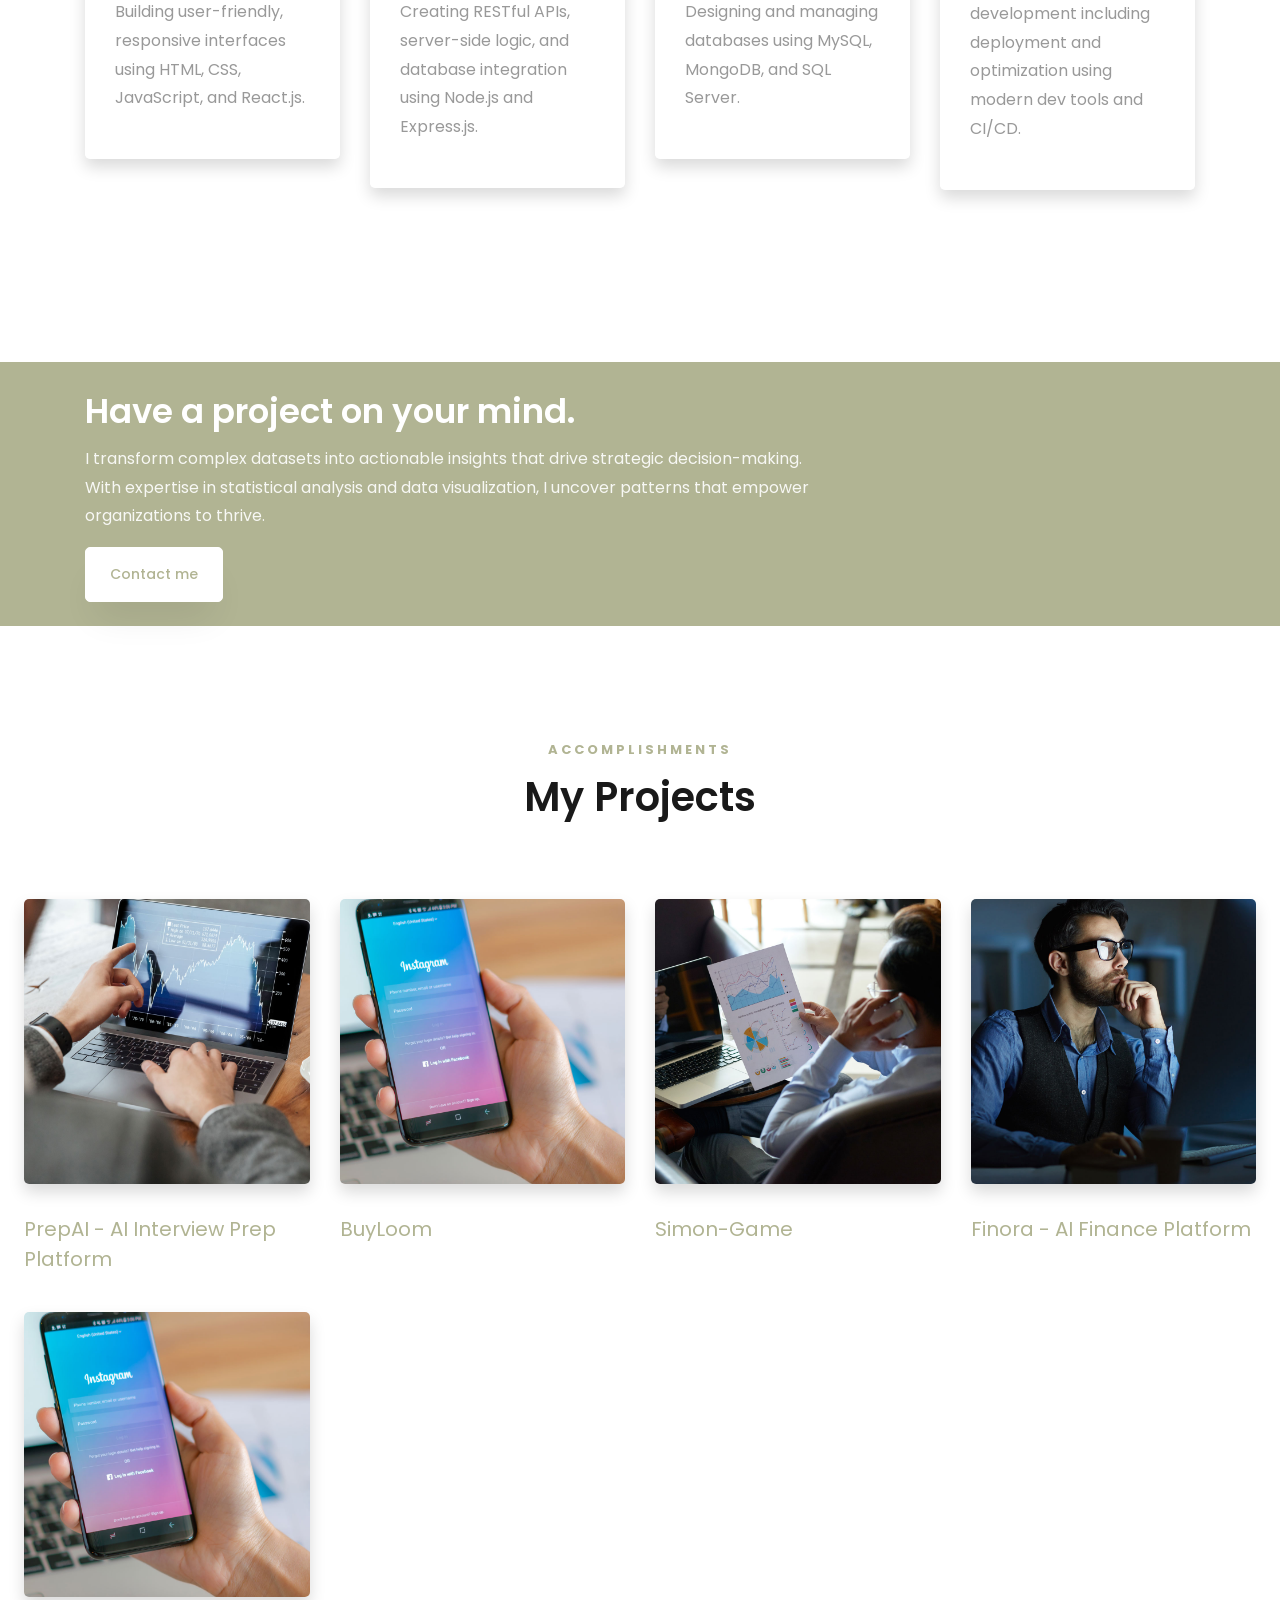
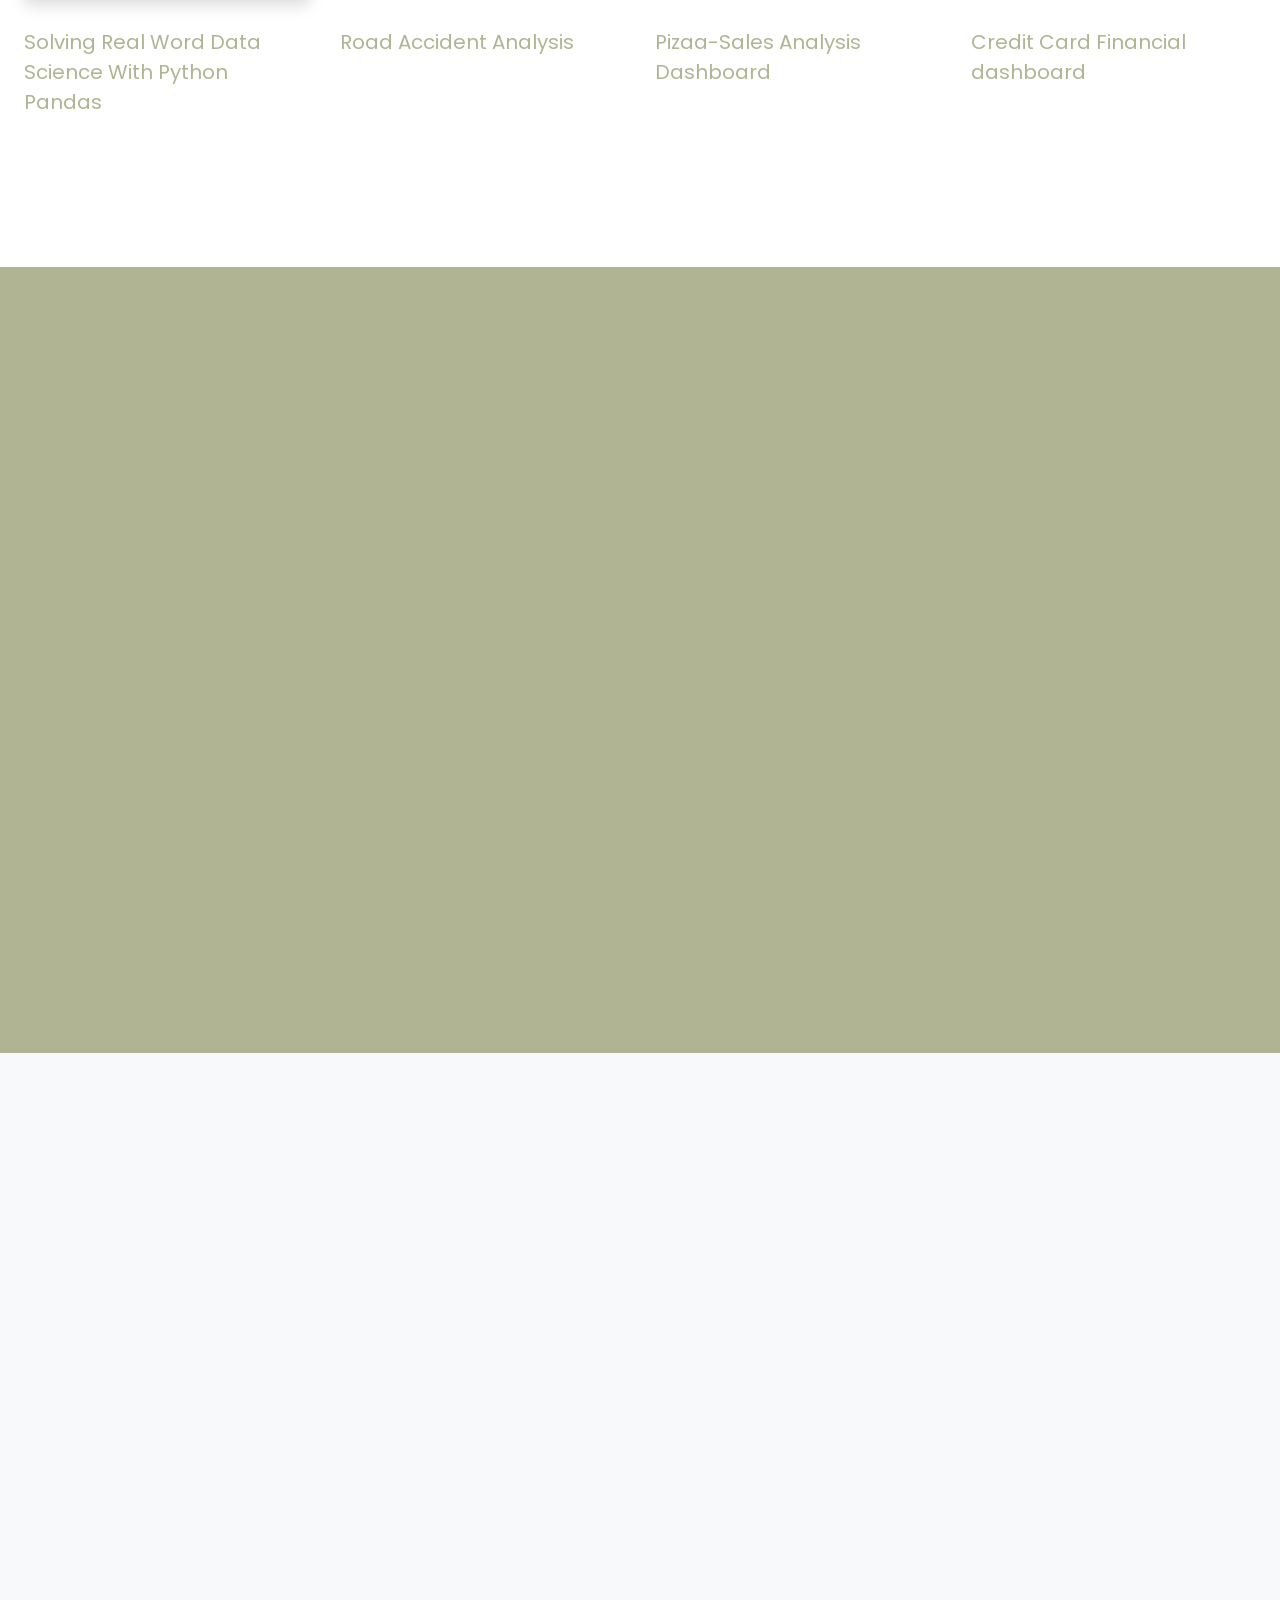
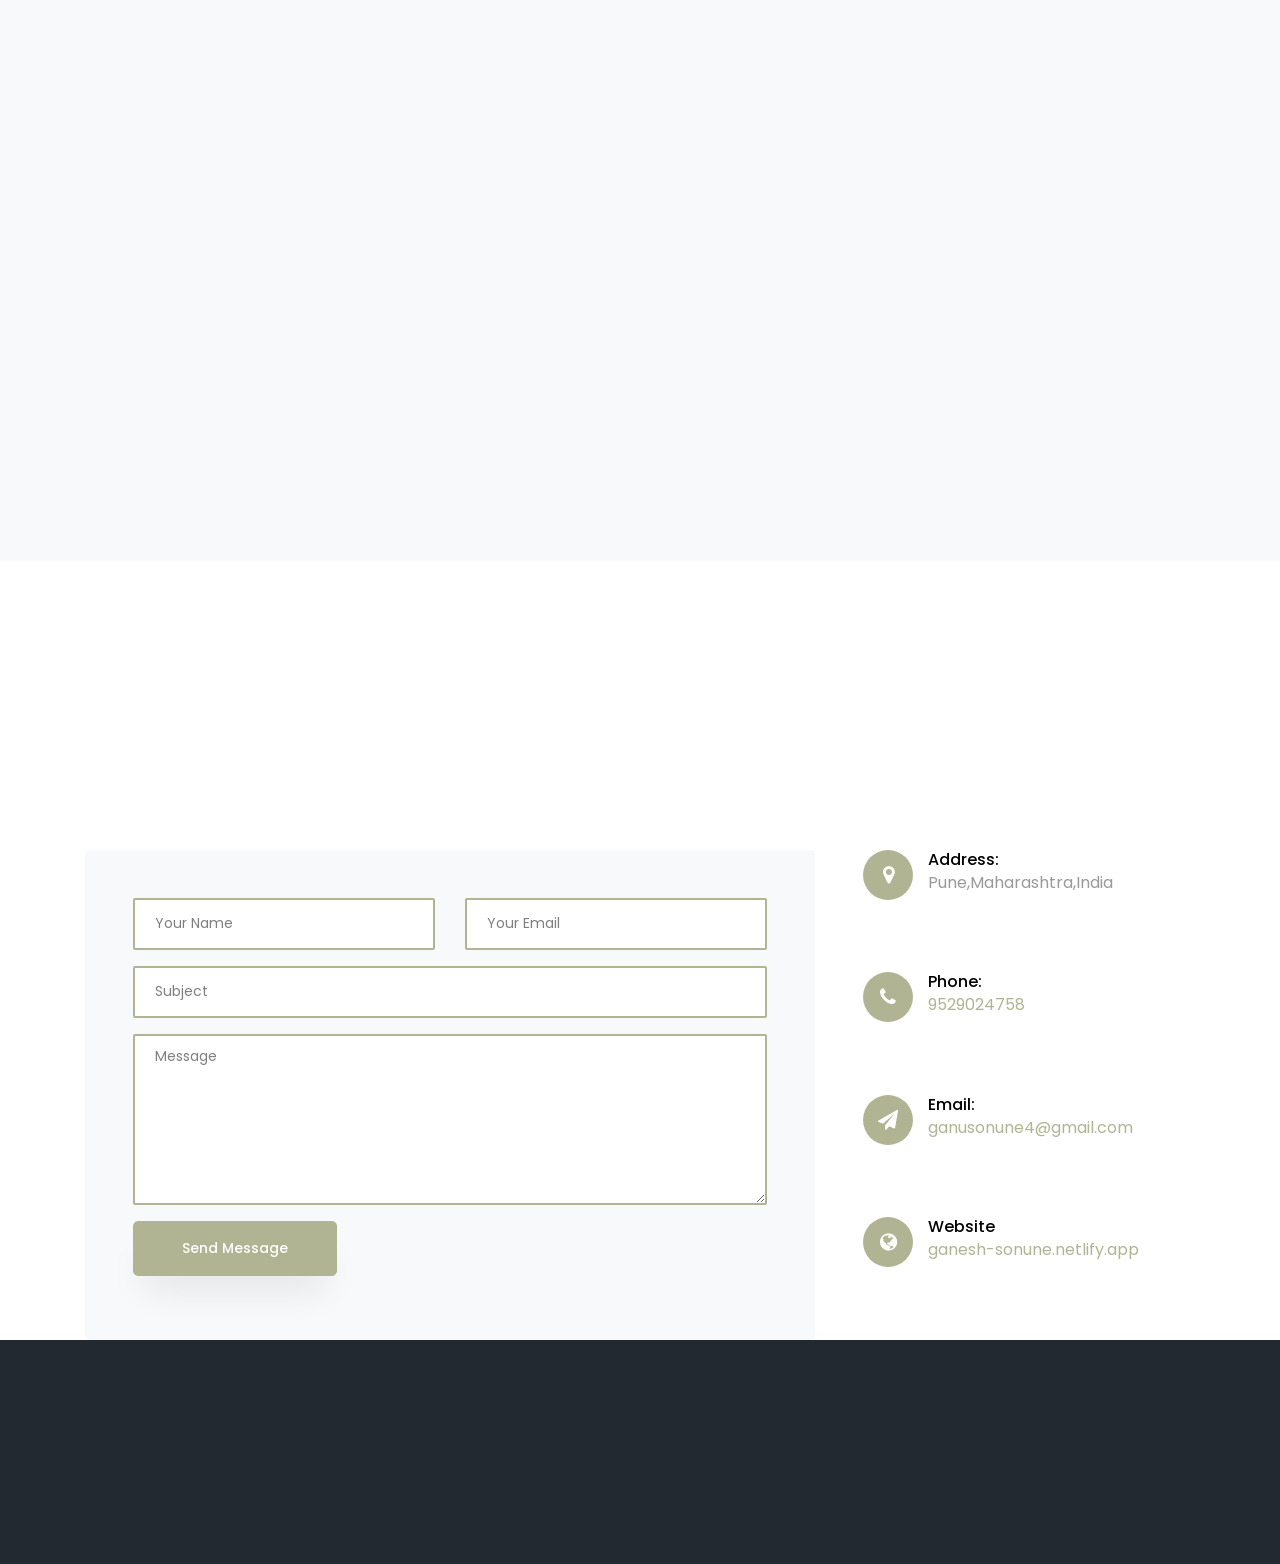
==== commit fc50999a: "commit" ====
--- a/index.html
+++ b/index.html
@@ -1044,7 +1044,7 @@
 								<span class="fa fa-phone"></span>
 							</div>
 							<div class="text">
-								<p><span>Phone:</span> <a href="tel://1234567920">9529XXXXXX</a></p>
+								<p><span>Phone:</span> <a href="tel://1234567920">9529024758</a></p>
 							</div>
 						</div>
 						<div class="dbox w-100 d-flex">
